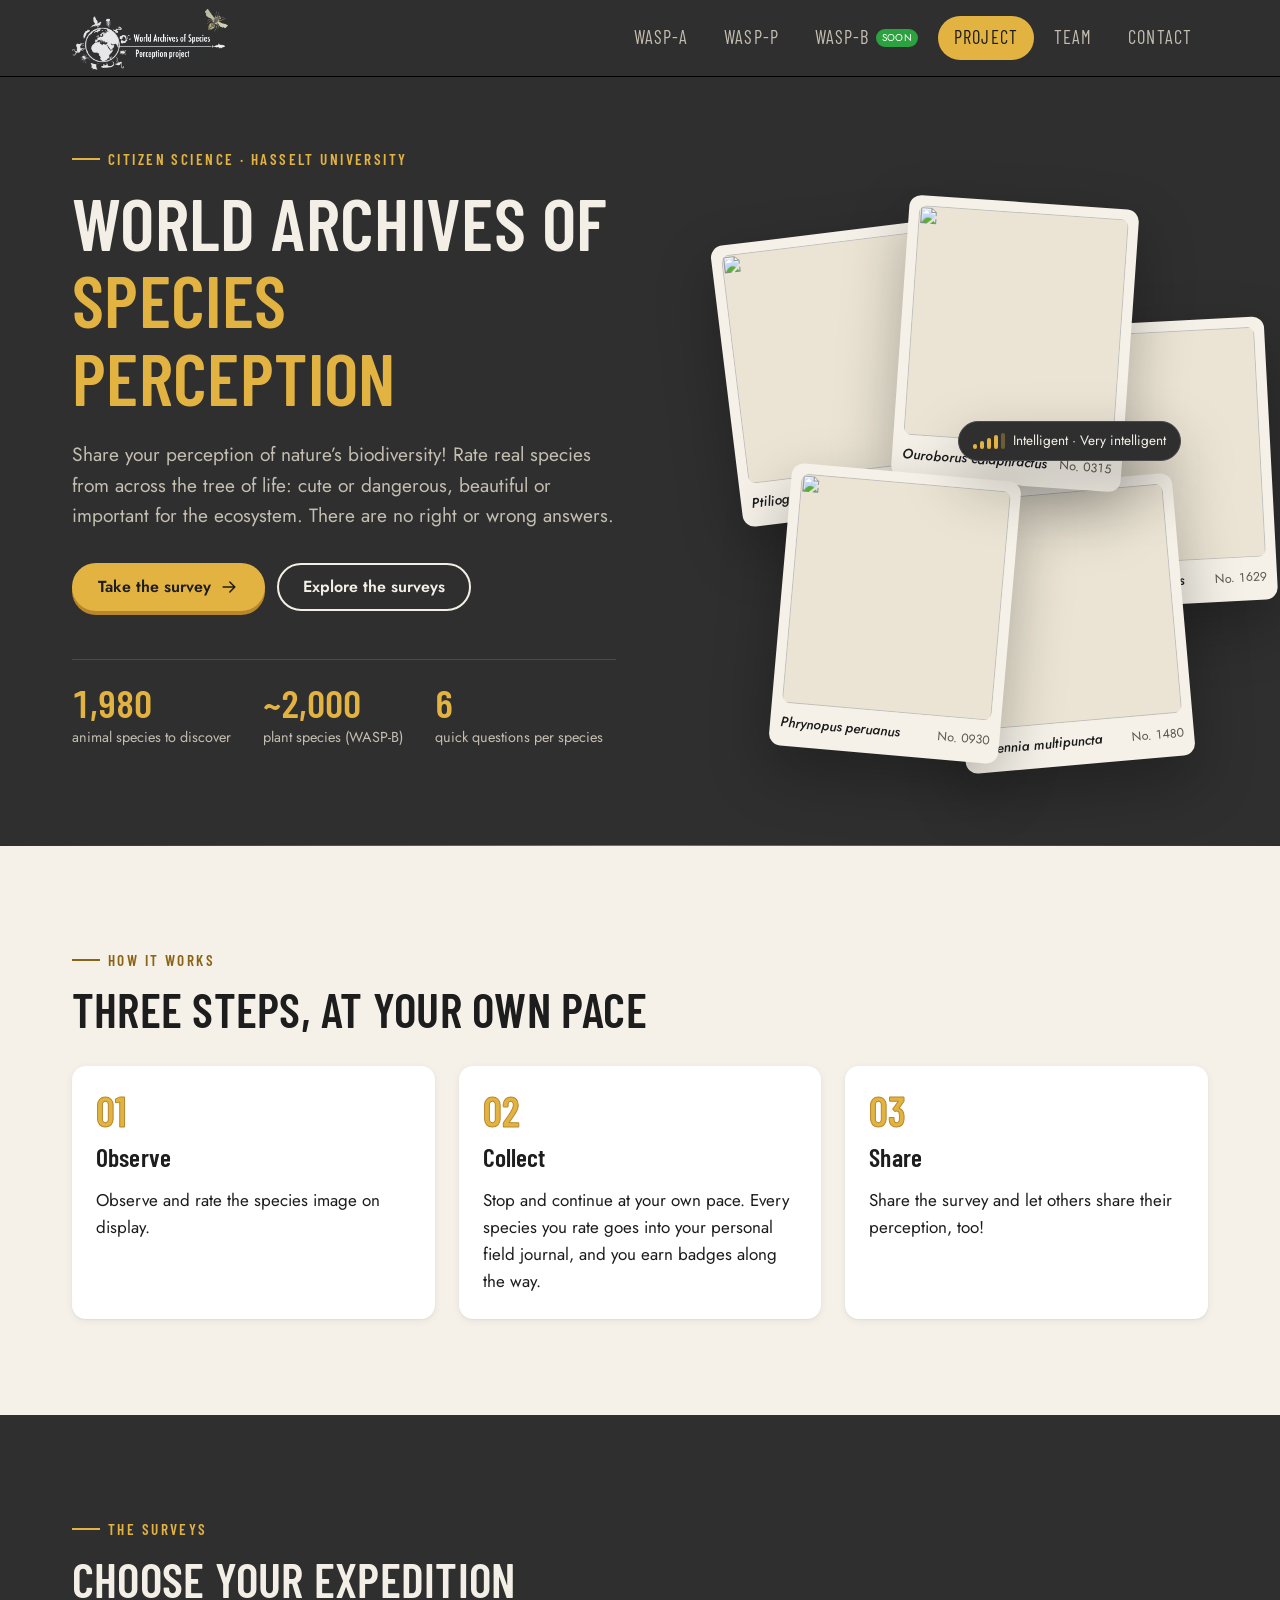
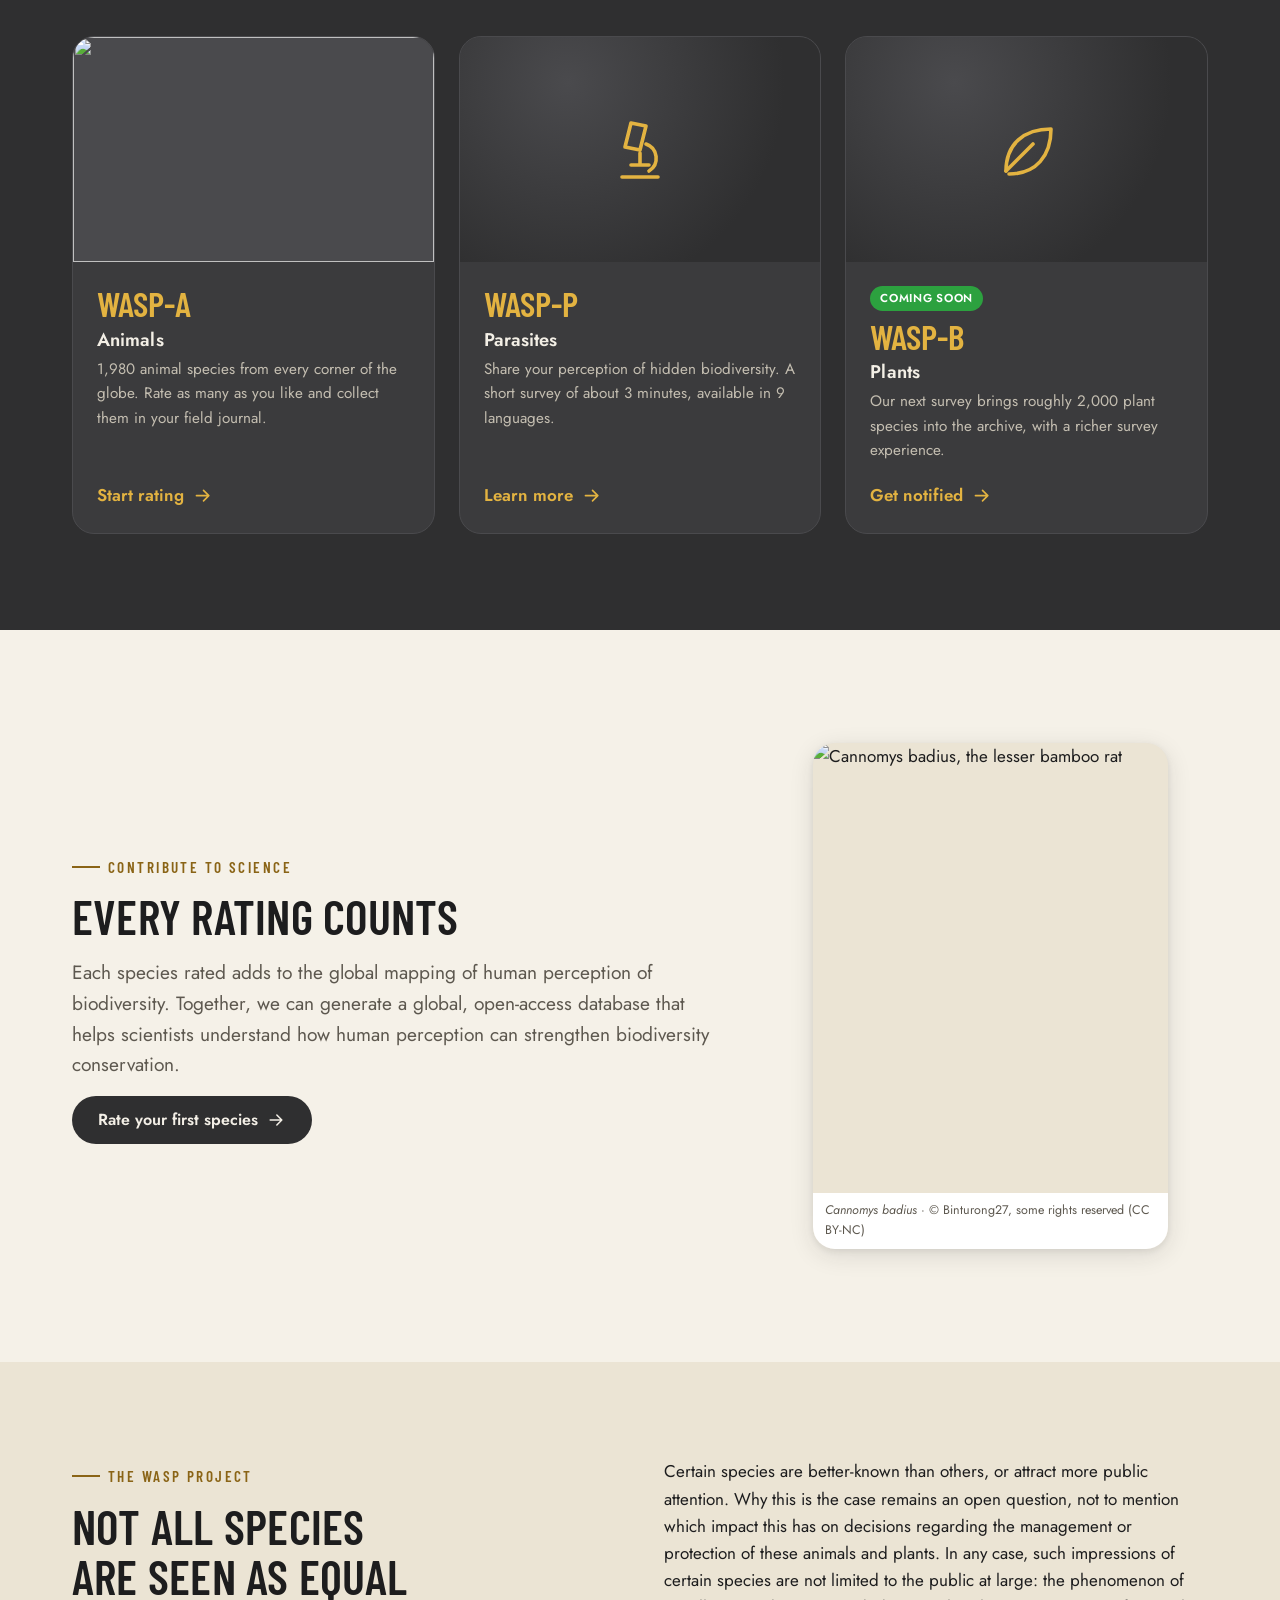
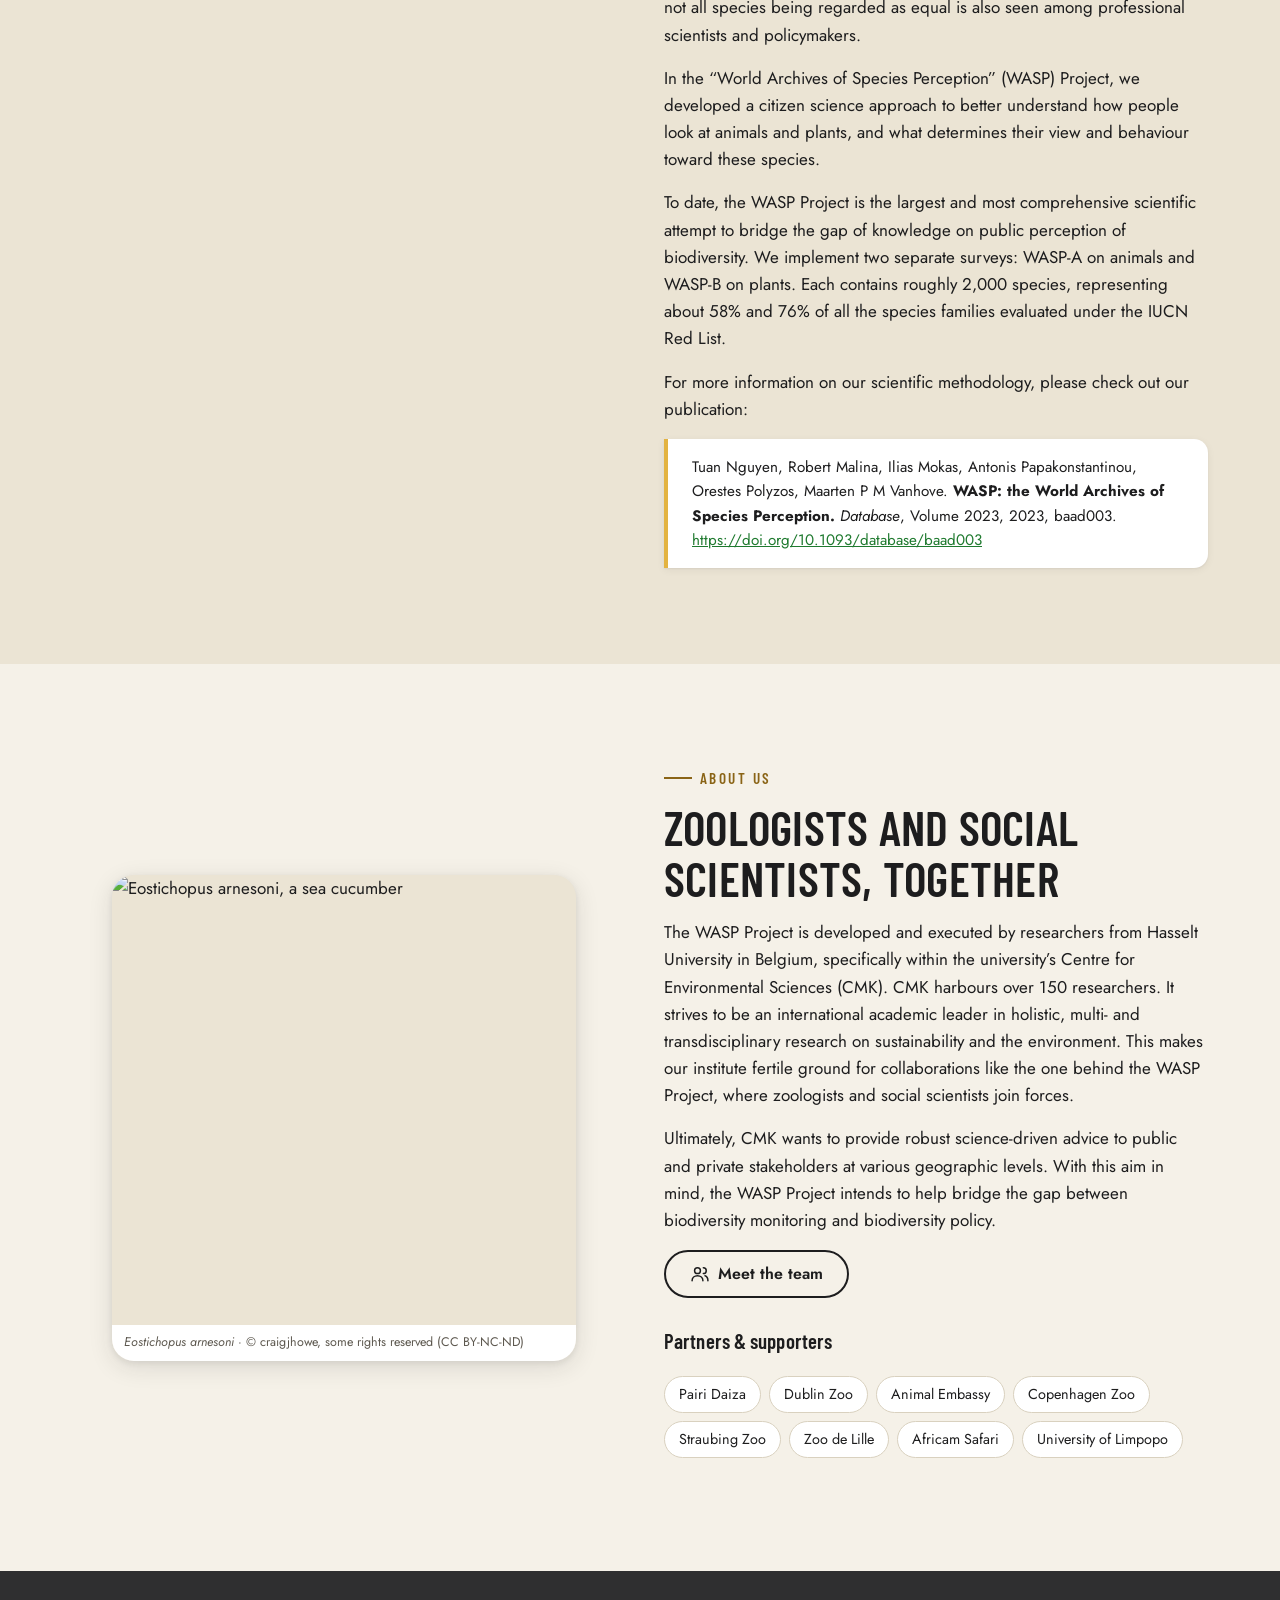
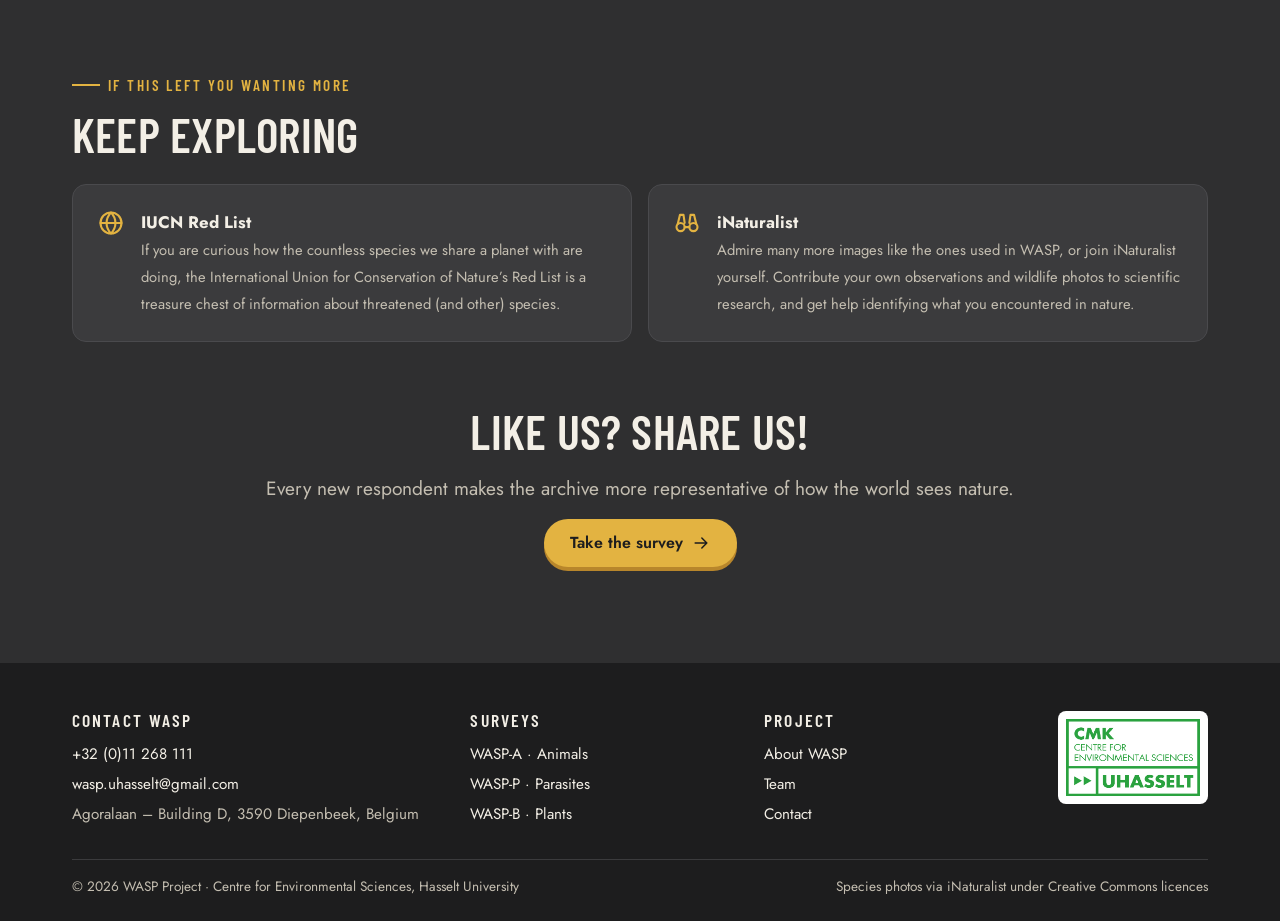
==== index.html @ 0da55822 "WASP website prototype: Project, WASP-A (gamified survey), WASP-P, WASP-B, Team, Contact" ====
<!doctype html>
<html lang="en">
<head>
  <meta charset="utf-8">
  <meta name="viewport" content="width=device-width, initial-scale=1">
  <title>WASP · World Archives of Species Perception</title>
  <meta name="description" content="WASP is a citizen science project from Hasselt University on how people perceive the species we share our planet with. Rate species and contribute to science.">
  <link rel="preconnect" href="https://fonts.googleapis.com">
  <link rel="preconnect" href="https://fonts.gstatic.com" crossorigin>
  <link href="https://fonts.googleapis.com/css2?family=Barlow+Condensed:wght@500;600;700&family=Jost:wght@400;500;600&display=swap" rel="stylesheet">
  <link rel="stylesheet" href="assets/css/styles.css">
  <style>
    .media-icon { display: grid; place-items: center; height: 100%; background: radial-gradient(circle at 30% 20%, #4a4a4d, var(--charcoal) 70%); }
    .media-icon .icon { width: 72px; height: 72px; color: var(--wasp); stroke-width: 1.2; }
  </style>
</head>
<body>
  <a class="skip-link" href="#main">Skip to content</a>

  <header class="site-header">
    <div class="container">
      <a class="brand" href="index.html"><img src="assets/img/wasp-logo.png" alt="World Archives of Species Perception project — home" width="135" height="58"></a>
      <button class="nav-toggle" aria-expanded="false" aria-controls="site-nav" aria-label="Menu"><svg class="icon" aria-hidden="true"><use href="#i-menu"/></svg></button>
      <nav class="site-nav" id="site-nav" aria-label="Main">
        <ul class="nav-list">
          <li><a href="wasp-a.html">WASP-A</a></li>
          <li><a href="wasp-p.html">WASP-P</a></li>
          <li><a href="wasp-b.html">WASP-B <span class="tag">Soon</span></a></li>
          <li><a href="index.html" aria-current="page">Project</a></li>
          <li><a href="team.html">Team</a></li>
          <li><a href="contact.html">Contact</a></li>
        </ul>
      </nav>
    </div>
  </header>

  <main id="main">
    <!-- Hero -->
    <section class="hero dark">
      <div class="container grid-2">
        <div>
          <span class="eyebrow">Citizen science · Hasselt University</span>
          <h1>World Archives of <span class="accent">Species Perception</span></h1>
          <p class="lead">Share your perception of nature’s biodiversity! Rate real species from across the tree of life: cute or dangerous, beautiful or important for the ecosystem. There are no right or wrong answers.</p>
          <div class="actions">
            <a class="btn btn-primary" href="wasp-a.html">Take the survey <svg class="icon" aria-hidden="true"><use href="#i-arrow"/></svg></a>
            <a class="btn btn-ghost" href="#surveys">Explore the surveys</a>
          </div>
          <div class="hero-meta">
            <div class="stat"><b>1,980</b><span>animal species to discover</span></div>
            <div class="stat"><b>~2,000</b><span>plant species (WASP-B)</span></div>
            <div class="stat"><b>6</b><span>quick questions per species</span></div>
          </div>
        </div>
        <div class="collage" aria-hidden="true">
          <figure class="specimen s1"><img src="https://wasp.orpolyzos.com/medium/file/1927" alt="" width="230" height="230"><div class="lbl"><i>Ptiliogonys cinereus</i><span>No. 1927</span></div></figure>
          <figure class="specimen s2"><img src="https://wasp.orpolyzos.com/medium/file/315" alt="" width="230" height="230"><div class="lbl"><i>Ouroborus cataphractus</i><span>No. 0315</span></div></figure>
          <figure class="specimen s3"><img src="https://wasp.orpolyzos.com/medium/file/1629" alt="" width="230" height="230"><div class="lbl"><i>Goniopora tenuidens</i><span>No. 1629</span></div></figure>
          <figure class="specimen s4"><img src="https://wasp.orpolyzos.com/medium/file/930" alt="" width="230" height="230"><div class="lbl"><i>Phrynopus peruanus</i><span>No. 0930</span></div></figure>
          <figure class="specimen s5"><img src="https://wasp.orpolyzos.com/medium/file/1480" alt="" width="230" height="230"><div class="lbl"><i>Herennia multipuncta</i><span>No. 1480</span></div></figure>
          <div class="rating-chip"><span class="bars"><i style="height:5px"></i><i style="height:8px"></i><i style="height:11px"></i><i style="height:14px"></i><i style="height:16px;opacity:.35"></i></span>Intelligent · Very intelligent</div>
        </div>
      </div>
    </section>

    <!-- How it works -->
    <section>
      <div class="container">
        <span class="eyebrow">How it works</span>
        <h2>Three steps, at your own pace</h2>
        <ol class="steps">
          <li><h3>Observe</h3><p>Observe and rate the species image on display.</p></li>
          <li><h3>Collect</h3><p>Stop and continue at your own pace. Every species you rate goes into your personal field journal, and you earn badges along the way.</p></li>
          <li><h3>Share</h3><p>Share the survey and let others share their perception, too!</p></li>
        </ol>
      </div>
    </section>

    <!-- Surveys -->
    <section class="dark" id="surveys">
      <div class="container">
        <span class="eyebrow">The surveys</span>
        <h2>Choose your expedition</h2>
        <div class="survey-cards">
          <a class="survey-card" href="wasp-a.html">
            <div class="media"><img src="https://wasp.orpolyzos.com/medium/file/1947" alt="" loading="lazy" width="400" height="250"></div>
            <div class="body">
              <span class="code">WASP-A</span>
              <h3>Animals</h3>
              <p>1,980 animal species from every corner of the globe. Rate as many as you like and collect them in your field journal.</p>
              <span class="go">Start rating <svg class="icon" aria-hidden="true"><use href="#i-arrow"/></svg></span>
            </div>
          </a>
          <a class="survey-card" href="wasp-p.html">
            <div class="media"><div class="media-icon"><svg class="icon" aria-hidden="true"><use href="#i-microscope"/></svg></div></div>
            <div class="body">
              <span class="code">WASP-P</span>
              <h3>Parasites</h3>
              <p>Share your perception of hidden biodiversity. A short survey of about 3 minutes, available in 9 languages.</p>
              <span class="go">Learn more <svg class="icon" aria-hidden="true"><use href="#i-arrow"/></svg></span>
            </div>
          </a>
          <a class="survey-card" href="wasp-b.html">
            <div class="media"><div class="media-icon"><svg class="icon" aria-hidden="true"><use href="#i-leaf"/></svg></div></div>
            <div class="body">
              <span class="badge-soon">Coming soon</span>
              <span class="code">WASP-B</span>
              <h3>Plants</h3>
              <p>Our next survey brings roughly 2,000 plant species into the archive, with a richer survey experience.</p>
              <span class="go">Get notified <svg class="icon" aria-hidden="true"><use href="#i-arrow"/></svg></span>
            </div>
          </a>
        </div>
      </div>
    </section>

    <!-- Contribute -->
    <section>
      <div class="container grid-2 wide-left">
        <div>
          <span class="eyebrow">Contribute to science</span>
          <h2>Every rating counts</h2>
          <p class="lead">Each species rated adds to the global mapping of human perception of biodiversity. Together, we can generate a global, open-access database that helps scientists understand how human perception can strengthen biodiversity conservation.</p>
          <a class="btn btn-dark" href="wasp-a.html">Rate your first species <svg class="icon" aria-hidden="true"><use href="#i-arrow"/></svg></a>
        </div>
        <figure class="figure">
          <img src="https://wasp.orpolyzos.com/medium/file/608" alt="Cannomys badius, the lesser bamboo rat" loading="lazy" width="600" height="450">
          <figcaption><i>Cannomys badius</i> · © Binturong27, some rights reserved (CC BY-NC)</figcaption>
        </figure>
      </div>
    </section>

    <!-- The WASP project -->
    <section class="paper-2" id="project">
      <div class="container">
        <div class="grid-2" style="align-items:start">
          <div>
            <span class="eyebrow">The WASP project</span>
            <h2>Not all species are seen as equal</h2>
          </div>
          <div>
            <p>Certain species are better-known than others, or attract more public attention. Why this is the case remains an open question, not to mention which impact this has on decisions regarding the management or protection of these animals and plants. In any case, such impressions of certain species are not limited to the public at large: the phenomenon of not all species being regarded as equal is also seen among professional scientists and policymakers.</p>
            <p>In the “World Archives of Species Perception” (WASP) Project, we developed a citizen science approach to better understand how people look at animals and plants, and what determines their view and behaviour toward these species.</p>
            <p>To date, the WASP Project is the largest and most comprehensive scientific attempt to bridge the gap of knowledge on public perception of biodiversity. We implement two separate surveys: WASP-A on animals and WASP-B on plants. Each contains roughly 2,000 species, representing about 58% and 76% of all the species families evaluated under the IUCN Red List.</p>
            <p>For more information on our scientific methodology, please check out our publication:</p>
            <div class="citation">
              Tuan Nguyen, Robert Malina, Ilias Mokas, Antonis Papakonstantinou, Orestes Polyzos, Maarten P M Vanhove. <strong>WASP: the World Archives of Species Perception.</strong> <em>Database</em>, Volume 2023, 2023, baad003.
              <a href="https://doi.org/10.1093/database/baad003" target="_blank" rel="noopener">https://doi.org/10.1093/database/baad003</a>
            </div>
          </div>
        </div>
      </div>
    </section>

    <!-- About us -->
    <section>
      <div class="container grid-2">
        <figure class="figure">
          <img src="https://wasp.orpolyzos.com/medium/file/1450" alt="Eostichopus arnesoni, a sea cucumber" loading="lazy" width="600" height="450">
          <figcaption><i>Eostichopus arnesoni</i> · © craigjhowe, some rights reserved (CC BY-NC-ND)</figcaption>
        </figure>
        <div>
          <span class="eyebrow">About us</span>
          <h2>Zoologists and social scientists, together</h2>
          <p>The WASP Project is developed and executed by researchers from Hasselt University in Belgium, specifically within the university’s Centre for Environmental Sciences (CMK). CMK harbours over 150 researchers. It strives to be an international academic leader in holistic, multi- and transdisciplinary research on sustainability and the environment. This makes our institute fertile ground for collaborations like the one behind the WASP Project, where zoologists and social scientists join forces.</p>
          <p>Ultimately, CMK wants to provide robust science-driven advice to public and private stakeholders at various geographic levels. With this aim in mind, the WASP Project intends to help bridge the gap between biodiversity monitoring and biodiversity policy.</p>
          <a class="btn btn-ghost" href="team.html"><svg class="icon" aria-hidden="true"><use href="#i-users"/></svg>Meet the team</a>
          <h3 style="margin-top:var(--s6); font-size:1.3rem">Partners &amp; supporters</h3>
          <ul class="partners">
            <li>Pairi Daiza</li><li>Dublin Zoo</li><li>Animal Embassy</li><li>Copenhagen Zoo</li>
            <li>Straubing Zoo</li><li>Zoo de Lille</li><li>Africam Safari</li><li>University of Limpopo</li>
          </ul>
        </div>
      </div>
    </section>

    <!-- More -->
    <section class="dark">
      <div class="container">
        <span class="eyebrow">If this left you wanting more</span>
        <h2>Keep exploring</h2>
        <div class="link-cards">
          <a class="link-card" href="https://www.iucnredlist.org" target="_blank" rel="noopener">
            <svg class="icon" aria-hidden="true"><use href="#i-globe"/></svg>
            <div><strong>IUCN Red List</strong><span>If you are curious how the countless species we share a planet with are doing, the International Union for Conservation of Nature’s Red List is a treasure chest of information about threatened (and other) species.</span></div>
          </a>
          <a class="link-card" href="https://www.inaturalist.org" target="_blank" rel="noopener">
            <svg class="icon" aria-hidden="true"><use href="#i-binoculars"/></svg>
            <div><strong>iNaturalist</strong><span>Admire many more images like the ones used in WASP, or join iNaturalist yourself. Contribute your own observations and wildlife photos to scientific research, and get help identifying what you encountered in nature.</span></div>
          </a>
        </div>
        <div class="cta-band" style="margin-top:var(--s8)">
          <h2>Like us? Share us!</h2>
          <p class="lead">Every new respondent makes the archive more representative of how the world sees nature.</p>
          <a class="btn btn-primary" href="wasp-a.html">Take the survey <svg class="icon" aria-hidden="true"><use href="#i-arrow"/></svg></a>
        </div>
      </div>
    </section>
  </main>

  <footer class="site-footer">
    <div class="container">
      <div class="cols">
        <div>
          <h2>Contact WASP</h2>
          <ul>
            <li><a href="tel:+3211268111">+32 (0)11 268 111</a></li>
            <li><a href="mailto:wasp.uhasselt@gmail.com">wasp.uhasselt@gmail.com</a></li>
            <li>Agoralaan – Building D, 3590 Diepenbeek, Belgium</li>
          </ul>
        </div>
        <div>
          <h2>Surveys</h2>
          <ul><li><a href="wasp-a.html">WASP-A · Animals</a></li><li><a href="wasp-p.html">WASP-P · Parasites</a></li><li><a href="wasp-b.html">WASP-B · Plants</a></li></ul>
        </div>
        <div>
          <h2>Project</h2>
          <ul><li><a href="index.html">About WASP</a></li><li><a href="team.html">Team</a></li><li><a href="contact.html">Contact</a></li></ul>
        </div>
        <img class="cmk" src="assets/img/cmk-logo.png" alt="CMK Centre for Environmental Sciences, UHasselt" width="150" height="93" loading="lazy">
      </div>
      <div class="legal"><span>© <span data-year>2026</span> WASP Project · Centre for Environmental Sciences, Hasselt University</span><span>Species photos via iNaturalist under Creative Commons licences</span></div>
    </div>
  </footer>

  <script src="assets/js/site.js"></script>
</body>
</html>
---- assets/css/styles.css ----
/* =========================================================
   WASP — World Archives of Species Perception
   Design tokens taken from the WASP 2022 logo:
   charcoal band #2F2F30, off-white artwork, wasp ochre/yellow.
   CMK green is a supporting accent (success / partner).
   ========================================================= */
:root {
  /* brand */
  --charcoal: #2f2f30;
  --charcoal-2: #3b3b3d;
  --charcoal-3: #4a4a4d;
  --ink: #1d1d1e;
  --paper: #f5f1e8;
  --paper-2: #ebe4d4;
  --surface: #ffffff;
  --wasp: #e3b341;          /* wasp yellow — fills, on dark */
  --wasp-soft: #f6e3ad;
  --ochre: #8a6416;         /* wasp ochre — text on light (AA) */
  --green: #2ca13f;         /* CMK green */
  --green-ink: #1f7a2f;
  --muted: #5d584f;         /* secondary text on paper (AA) */
  --line: #d9d1bf;
  --on-dark: #f3efe6;
  --on-dark-muted: #c4beb1;

  /* survey attributes (all >= 4.5:1 on white) */
  --a-cute: #9a6200;
  --a-dangerous: #c0392b;
  --a-intelligent: #1f4e8c;
  --a-beautiful: #b03278;
  --a-endangered: #6b4f3a;
  --a-important: #0f7470;

  /* type */
  --font-display: "Barlow Condensed", "Arial Narrow", sans-serif;
  --font-body: "Jost", "Segoe UI", system-ui, sans-serif;

  /* rhythm */
  --s1: 4px; --s2: 8px; --s3: 12px; --s4: 16px; --s5: 24px; --s6: 32px; --s7: 48px; --s8: 64px; --s9: 96px;
  --radius: 14px;
  --radius-lg: 22px;
  --shadow-1: 0 1px 2px rgba(29,29,30,.06), 0 2px 8px rgba(29,29,30,.06);
  --shadow-2: 0 6px 24px rgba(29,29,30,.12), 0 2px 6px rgba(29,29,30,.08);
  --shadow-3: 0 24px 60px rgba(0,0,0,.28);
  --ease-out: cubic-bezier(.2,.8,.2,1);
  --dur-1: 140ms; --dur-2: 240ms; --dur-3: 420ms;
  --max: 1200px;
  --z-header: 40; --z-toast: 90; --z-modal: 100;
}

*,*::before,*::after { box-sizing: border-box; }
html { -webkit-text-size-adjust: 100%; scroll-behavior: smooth; }
body {
  margin: 0;
  background: var(--paper);
  color: var(--ink);
  font-family: var(--font-body);
  font-size: 17px;
  line-height: 1.6;
  text-rendering: optimizeLegibility;
}
img { max-width: 100%; display: block; }
[id] { scroll-margin-top: 96px; }
a { color: inherit; }
button, input, select, textarea { font: inherit; color: inherit; }
:focus-visible { outline: 3px solid var(--wasp); outline-offset: 3px; border-radius: 6px; }
.on-light :focus-visible, main :focus-visible { outline-color: var(--ink); }
.sr-only { position: absolute !important; width: 1px; height: 1px; padding: 0; margin: -1px; overflow: hidden; clip: rect(0,0,0,0); white-space: nowrap; border: 0; }
.skip-link { position: absolute; left: var(--s4); top: -60px; z-index: 200; background: var(--wasp); color: var(--ink); padding: var(--s2) var(--s4); border-radius: 8px; font-weight: 600; text-decoration: none; }
.skip-link:focus { top: var(--s4); }
.icon { width: 1.25em; height: 1.25em; flex: none; stroke: currentColor; fill: none; stroke-width: 1.8; stroke-linecap: round; stroke-linejoin: round; }

.container { width: 100%; max-width: var(--max); margin-inline: auto; padding-inline: var(--s4); }
@media (min-width: 768px) { .container { padding-inline: var(--s6); } }

/* ---------- type ---------- */
h1, h2, h3, h4 { font-family: var(--font-display); font-weight: 600; line-height: 1.05; letter-spacing: .005em; margin: 0 0 var(--s4); text-wrap: balance; }
h1 { font-size: clamp(2.6rem, 6vw, 4.6rem); text-transform: uppercase; }
h2 { font-size: clamp(2rem, 4vw, 3rem); text-transform: uppercase; }
h3 { font-size: 1.6rem; }
p { margin: 0 0 var(--s4); max-width: 68ch; }
.eyebrow { font-family: var(--font-display); text-transform: uppercase; letter-spacing: .16em; font-size: .95rem; font-weight: 600; color: var(--ochre); margin-bottom: var(--s3); display: inline-flex; align-items: center; gap: var(--s2); }
.eyebrow::before { content: ""; width: 28px; height: 2px; background: currentColor; }
.lead { font-size: 1.2rem; color: var(--muted); }
.mono { font-variant-numeric: tabular-nums; }

/* ---------- buttons ---------- */
.btn {
  display: inline-flex; align-items: center; justify-content: center; gap: var(--s2);
  min-height: 48px; padding: 0 var(--s5);
  border-radius: 999px; border: 2px solid transparent;
  font-weight: 600; font-size: 1rem; text-decoration: none; cursor: pointer;
  transition: transform var(--dur-1) var(--ease-out), background-color var(--dur-2), box-shadow var(--dur-2), opacity var(--dur-2);
  touch-action: manipulation;
}
.btn:active { transform: scale(.97); }
.btn-primary { background: var(--wasp); color: var(--ink); box-shadow: 0 4px 0 #b8862b; }
.btn-primary:hover { background: #ecc35a; }
.btn-primary:active { box-shadow: 0 1px 0 #b8862b; transform: translateY(3px); }
.btn-dark { background: var(--charcoal); color: var(--on-dark); }
.btn-dark:hover { background: var(--charcoal-2); }
.btn-ghost { border-color: currentColor; background: transparent; }
.btn-ghost:hover { background: rgba(255,255,255,.08); }
.on-paper .btn-ghost:hover, main .btn-ghost:hover { background: rgba(0,0,0,.05); }
.btn[disabled], .btn[aria-disabled="true"] { opacity: .45; cursor: not-allowed; box-shadow: none; transform: none; }

/* ---------- header ---------- */
.site-header { position: sticky; top: 0; z-index: var(--z-header); background: var(--charcoal); color: var(--on-dark); border-bottom: 1px solid #000; }
.site-header .container { display: flex; align-items: center; justify-content: space-between; gap: var(--s4); min-height: 76px; }
.brand { display: flex; align-items: center; text-decoration: none; }
.brand img { height: 70px; margin-block: -6px 0; width: auto; aspect-ratio: 2158 / 924; object-fit: contain; }
.nav-list { display: flex; gap: var(--s1); list-style: none; margin: 0; padding: 0; }
.nav-list a {
  display: flex; align-items: center; min-height: 44px; padding: 0 var(--s4);
  font-family: var(--font-display); font-size: 1.15rem; letter-spacing: .06em; text-transform: uppercase; text-decoration: none;
  color: var(--on-dark-muted); border-radius: 999px; position: relative; transition: color var(--dur-2), background-color var(--dur-2);
}
.nav-list a:hover { color: var(--on-dark); background: var(--charcoal-2); }
.nav-list a[aria-current="page"] { color: var(--ink); background: var(--wasp); }
.nav-list .tag { font-family: var(--font-body); font-size: .62rem; letter-spacing: .04em; margin-left: 6px; padding: 1px 6px; border-radius: 999px; background: var(--green); color: #fff; text-transform: uppercase; }
.nav-toggle { display: none; background: none; border: 0; color: var(--on-dark); width: 48px; height: 48px; border-radius: 12px; cursor: pointer; }
.nav-toggle:hover { background: var(--charcoal-2); }
@media (max-width: 960px) {
  .nav-toggle { display: inline-flex; align-items: center; justify-content: center; }
  .brand img { height: 48px; }
  .site-nav { position: absolute; inset: 100% 0 auto 0; background: var(--charcoal); border-bottom: 1px solid #000; padding: var(--s3) var(--s4) var(--s5); display: none; }
  .site-nav.open { display: block; }
  .nav-list { flex-direction: column; }
  .nav-list a { font-size: 1.3rem; }
}

/* ---------- sections ---------- */
section { padding-block: var(--s8); }
@media (min-width: 768px) { section { padding-block: var(--s9); } }
.dark { background: var(--charcoal); color: var(--on-dark); }
.dark .eyebrow { color: var(--wasp); }
.dark .lead, .dark p { color: var(--on-dark-muted); }
.dark h1, .dark h2, .dark h3 { color: var(--on-dark); }
.paper-2 { background: var(--paper-2); }
.grid-2 { display: grid; gap: var(--s7); align-items: center; }
@media (min-width: 900px) { .grid-2 { grid-template-columns: 1fr 1fr; } .grid-2.wide-left { grid-template-columns: 1.2fr .8fr; } }

/* ---------- hero ---------- */
.hero { position: relative; overflow: hidden; padding-block: var(--s8) var(--s9); }
.hero::after { content: ""; position: absolute; inset: auto 0 0 0; height: 1px; background: linear-gradient(90deg, transparent, rgba(227,179,65,.5), transparent); }
.hero h1 { margin-bottom: var(--s5); }
.hero h1 .accent { color: var(--wasp); display: block; }
.hero .actions { display: flex; flex-wrap: wrap; gap: var(--s3); margin-top: var(--s6); }
.hero-meta { display: flex; flex-wrap: wrap; gap: var(--s6); margin-top: var(--s7); padding-top: var(--s5); border-top: 1px solid var(--charcoal-3); }
.stat b { display: block; font-family: var(--font-display); font-size: 2.4rem; line-height: 1; color: var(--wasp); font-weight: 600; font-variant-numeric: tabular-nums; }
.stat span { font-size: .9rem; color: var(--on-dark-muted); }

/* specimen collage */
.collage { position: relative; height: 520px; }
.specimen {
  position: absolute; width: 230px; background: var(--paper); color: var(--ink); border-radius: 12px; padding: 10px 10px 12px; box-shadow: var(--shadow-3);
  transition: transform var(--dur-3) var(--ease-out);
}
.specimen img { width: 100%; aspect-ratio: 1; object-fit: cover; border-radius: 8px; background: var(--paper-2); }
.specimen .lbl { display: flex; justify-content: space-between; align-items: baseline; gap: var(--s2); margin-top: 8px; font-size: .78rem; }
.specimen .lbl i { font-weight: 500; font-size: .86rem; overflow-wrap: anywhere; }
.specimen .lbl span { color: var(--muted); font-variant-numeric: tabular-nums; white-space: nowrap; }
.specimen:hover { transform: rotate(0) scale(1.03) !important; z-index: 5; }
.specimen.s1 { left: 4%; top: 30px; transform: rotate(-7deg); }
.specimen.s2 { left: 36%; top: 0; transform: rotate(4deg); z-index: 2; }
.specimen.s3 { left: 62%; top: 120px; transform: rotate(-3deg); }
.specimen.s4 { left: 14%; top: 270px; transform: rotate(5deg); z-index: 3; }
.specimen.s5 { left: 46%; top: 280px; transform: rotate(-5deg); z-index: 1; }
.rating-chip { position: absolute; z-index: 6; left: 54%; top: 236px; background: var(--charcoal); color: var(--on-dark); border: 1px solid var(--charcoal-3); border-radius: 999px; padding: 8px 14px; display: flex; gap: 8px; align-items: center; font-size: .85rem; white-space: nowrap; box-shadow: var(--shadow-3); }
.rating-chip .bars { display: inline-flex; gap: 3px; align-items: flex-end; height: 16px; }
.rating-chip .bars i { width: 4px; background: var(--wasp); border-radius: 2px; }
@media (max-width: 899px) {
  .collage { height: 360px; max-width: 460px; margin-inline: auto; }
  .specimen { width: 160px; }
  .specimen.s3, .specimen.s5 { display: none; }
  .specimen.s1 { left: 0; top: 20px; } .specimen.s2 { left: 34%; top: 0; } .specimen.s4 { left: 58%; top: 150px; }
  .rating-chip { left: 6%; top: 270px; }
}

/* ---------- cards ---------- */
.card { background: var(--surface); border-radius: var(--radius-lg); box-shadow: var(--shadow-1); padding: var(--s6); }
.steps { display: grid; gap: var(--s5); counter-reset: step; list-style: none; padding: 0; margin: var(--s6) 0 0; }
@media (min-width: 768px) { .steps { grid-template-columns: repeat(3, 1fr); } }
.steps li { counter-increment: step; background: var(--surface); border-radius: var(--radius); padding: var(--s5); box-shadow: var(--shadow-1); position: relative; }
.steps li::before { content: counter(step, decimal-leading-zero); font-family: var(--font-display); font-size: 2.6rem; font-weight: 600; color: var(--wasp); display: block; line-height: 1; margin-bottom: var(--s3); -webkit-text-stroke: 1px #b8862b; }
.steps li p { margin: 0; }

.survey-cards { display: grid; gap: var(--s5); margin-top: var(--s6); }
@media (min-width: 900px) { .survey-cards { grid-template-columns: repeat(3, 1fr); } }
.survey-card { display: flex; flex-direction: column; background: var(--charcoal-2); color: var(--on-dark); border-radius: var(--radius-lg); overflow: hidden; text-decoration: none; border: 1px solid var(--charcoal-3); transition: transform var(--dur-2) var(--ease-out), border-color var(--dur-2); }
.survey-card:hover { transform: translateY(-4px); border-color: var(--wasp); }
.survey-card .media { aspect-ratio: 16 / 10; overflow: hidden; background: var(--charcoal-3); }
.survey-card .media img { width: 100%; height: 100%; object-fit: cover; transition: transform var(--dur-3) var(--ease-out); }
.survey-card:hover .media img { transform: scale(1.05); }
.survey-card .body { padding: var(--s5); display: flex; flex-direction: column; gap: var(--s2); flex: 1; }
.survey-card .code { font-family: var(--font-display); font-size: 2.2rem; color: var(--wasp); line-height: 1; font-weight: 600; }
.survey-card h3 { font-family: var(--font-body); font-size: 1.15rem; font-weight: 600; margin: 0; }
.survey-card p { color: var(--on-dark-muted); font-size: .95rem; margin: 0; }
.survey-card .go { margin-top: auto; padding-top: var(--s3); display: inline-flex; align-items: center; gap: var(--s2); font-weight: 600; color: var(--wasp); }
.badge-soon { align-self: flex-start; font-size: .72rem; font-weight: 600; letter-spacing: .06em; text-transform: uppercase; padding: 3px 10px; border-radius: 999px; background: var(--green); color: #fff; }

.figure { border-radius: var(--radius-lg); overflow: hidden; box-shadow: var(--shadow-2); background: var(--paper-2); }
.figure img { width: 100%; aspect-ratio: 4/3; object-fit: cover; }
.figure figcaption { font-size: .78rem; padding: var(--s2) var(--s3); color: var(--muted); background: var(--surface); }
.dark .figure figcaption { background: var(--charcoal-2); color: var(--on-dark-muted); }

.citation { border-left: 4px solid var(--wasp); background: var(--surface); padding: var(--s4) var(--s5); border-radius: 0 var(--radius) var(--radius) 0; font-size: .95rem; box-shadow: var(--shadow-1); }
.citation a { color: var(--green-ink); overflow-wrap: anywhere; }

.partners { display: flex; flex-wrap: wrap; gap: var(--s2); margin-top: var(--s5); padding: 0; list-style: none; }
.partners li { border: 1px solid var(--line); background: var(--surface); padding: 6px 14px; border-radius: 999px; font-size: .9rem; }

.link-cards { display: grid; gap: var(--s4); margin-top: var(--s5); }
@media (min-width: 768px) { .link-cards { grid-template-columns: 1fr 1fr; } }
.link-card { display: flex; gap: var(--s4); align-items: flex-start; padding: var(--s5); border-radius: var(--radius); background: var(--charcoal-2); border: 1px solid var(--charcoal-3); text-decoration: none; color: var(--on-dark); transition: border-color var(--dur-2); }
.link-card:hover { border-color: var(--wasp); }
.link-card .icon { width: 28px; height: 28px; color: var(--wasp); }
.link-card strong { display: block; font-size: 1.05rem; }
.link-card span { color: var(--on-dark-muted); font-size: .92rem; }

.cta-band { text-align: center; }
.cta-band p { margin-inline: auto; }

/* ---------- page header ---------- */
.page-head { padding-block: var(--s8) var(--s7); }
.page-head p { font-size: 1.15rem; }

/* ---------- team ---------- */
.team-grid { display: grid; gap: var(--s5); }
@media (min-width: 900px) { .team-grid { grid-template-columns: 1fr 1fr; } }
.person { display: grid; grid-template-columns: 84px 1fr; gap: var(--s5); align-items: start; }
.avatar { width: 84px; height: 84px; border-radius: 50%; background: var(--charcoal); color: var(--wasp); display: grid; place-items: center; font-family: var(--font-display); font-size: 2rem; font-weight: 600; border: 3px solid var(--wasp); }
.person h3 { margin-bottom: 2px; }
.person .role { color: var(--ochre); font-weight: 600; font-size: .95rem; margin-bottom: var(--s3); }
.person p { font-size: .98rem; margin: 0; }

/* ---------- contact ---------- */
.contact-grid { display: grid; gap: var(--s6); }
@media (min-width: 900px) { .contact-grid { grid-template-columns: .8fr 1.2fr; } }
.contact-list { list-style: none; padding: 0; margin: 0; display: grid; gap: var(--s4); }
.contact-list li { display: flex; gap: var(--s4); align-items: flex-start; }
.contact-list .icon { width: 44px; height: 44px; padding: 11px; border-radius: 12px; background: var(--charcoal); color: var(--wasp); }
.contact-list strong { display: block; font-family: var(--font-display); text-transform: uppercase; letter-spacing: .08em; }
.contact-list a { color: var(--green-ink); }
.field { display: grid; gap: 6px; margin-bottom: var(--s4); }
.field label { font-weight: 600; font-size: .95rem; }
.field label .req { color: var(--a-dangerous); }
.field input, .field textarea { width: 100%; min-height: 48px; padding: 12px 14px; border: 1.5px solid var(--line); border-radius: 12px; background: var(--surface); font-size: 1rem; transition: border-color var(--dur-1); }
.field textarea { min-height: 140px; resize: vertical; }
.field input:focus, .field textarea:focus { border-color: var(--charcoal); outline: 3px solid var(--wasp-soft); outline-offset: 0; }
.field .err { color: var(--a-dangerous); font-size: .88rem; min-height: 1.2em; }
.field [aria-invalid="true"] { border-color: var(--a-dangerous); }
.form-note { font-size: .9rem; color: var(--muted); }

/* ---------- footer ---------- */
.site-footer { background: var(--ink); color: var(--on-dark-muted); padding-block: var(--s7) var(--s5); font-size: .95rem; }
.site-footer .cols { display: grid; gap: var(--s6); }
@media (min-width: 768px) { .site-footer .cols { grid-template-columns: 1.4fr 1fr 1fr auto; align-items: start; } }
.site-footer h2 { font-size: 1.1rem; letter-spacing: .12em; color: var(--on-dark); margin-bottom: var(--s3); }
.site-footer ul { list-style: none; padding: 0; margin: 0; display: grid; gap: 6px; }
.site-footer a { color: var(--on-dark); text-decoration: none; }
.site-footer a:hover { color: var(--wasp); text-decoration: underline; }
.site-footer .cmk { background: #fff; padding: 8px; border-radius: 8px; width: 150px; }
.site-footer .legal { border-top: 1px solid var(--charcoal-2); margin-top: var(--s6); padding-top: var(--s4); font-size: .85rem; display: flex; flex-wrap: wrap; justify-content: space-between; gap: var(--s3); }

/* ---------- modal ---------- */
dialog.modal { border: 0; padding: 0; border-radius: var(--radius-lg); max-width: min(620px, calc(100vw - 32px)); width: 100%; box-shadow: var(--shadow-3); background: var(--surface); color: var(--ink); }
dialog.modal::backdrop { background: rgba(20,20,21,.62); backdrop-filter: blur(2px); }
dialog.modal[open] { animation: modal-in var(--dur-3) var(--ease-out); }
@keyframes modal-in { from { opacity: 0; transform: translateY(16px) scale(.98); } }
.modal-head { display: flex; justify-content: space-between; align-items: center; gap: var(--s4); padding: var(--s5) var(--s5) 0; }
.modal-head h2 { font-size: 1.9rem; margin: 0; }
.modal-body { padding: var(--s4) var(--s5); max-height: 60vh; overflow: auto; }
.modal-body ul { padding-left: 1.2em; margin: 0; display: grid; gap: var(--s2); }
.modal-foot { padding: var(--s4) var(--s5) var(--s5); display: flex; justify-content: flex-end; gap: var(--s3); flex-wrap: wrap; }
.icon-btn { width: 44px; height: 44px; border-radius: 50%; border: 0; background: var(--paper); cursor: pointer; display: inline-grid; place-items: center; }
.icon-btn:hover { background: var(--paper-2); }

/* ---------- toast ---------- */
.toasts { position: fixed; z-index: var(--z-toast); right: var(--s4); bottom: var(--s4); display: grid; gap: var(--s2); max-width: calc(100vw - 32px); }
.toast { display: flex; gap: var(--s3); align-items: center; background: var(--charcoal); color: var(--on-dark); padding: var(--s3) var(--s4); border-radius: var(--radius); box-shadow: var(--shadow-3); border: 1px solid var(--charcoal-3); animation: toast-in var(--dur-3) var(--ease-out); }
.toast .medal { width: 44px; height: 44px; border-radius: 50%; background: var(--wasp); color: var(--ink); display: grid; place-items: center; flex: none; }
.toast strong { display: block; }
.toast span { font-size: .88rem; color: var(--on-dark-muted); }
.toast.leaving { animation: toast-out var(--dur-2) ease-in forwards; }
@keyframes toast-in { from { opacity: 0; transform: translateY(20px) scale(.96); } }
@keyframes toast-out { to { opacity: 0; transform: translateY(10px); } }

@media (prefers-reduced-motion: reduce) {
  *, *::before, *::after { animation-duration: .01ms !important; animation-iteration-count: 1 !important; transition-duration: .01ms !important; scroll-behavior: auto !important; }
}
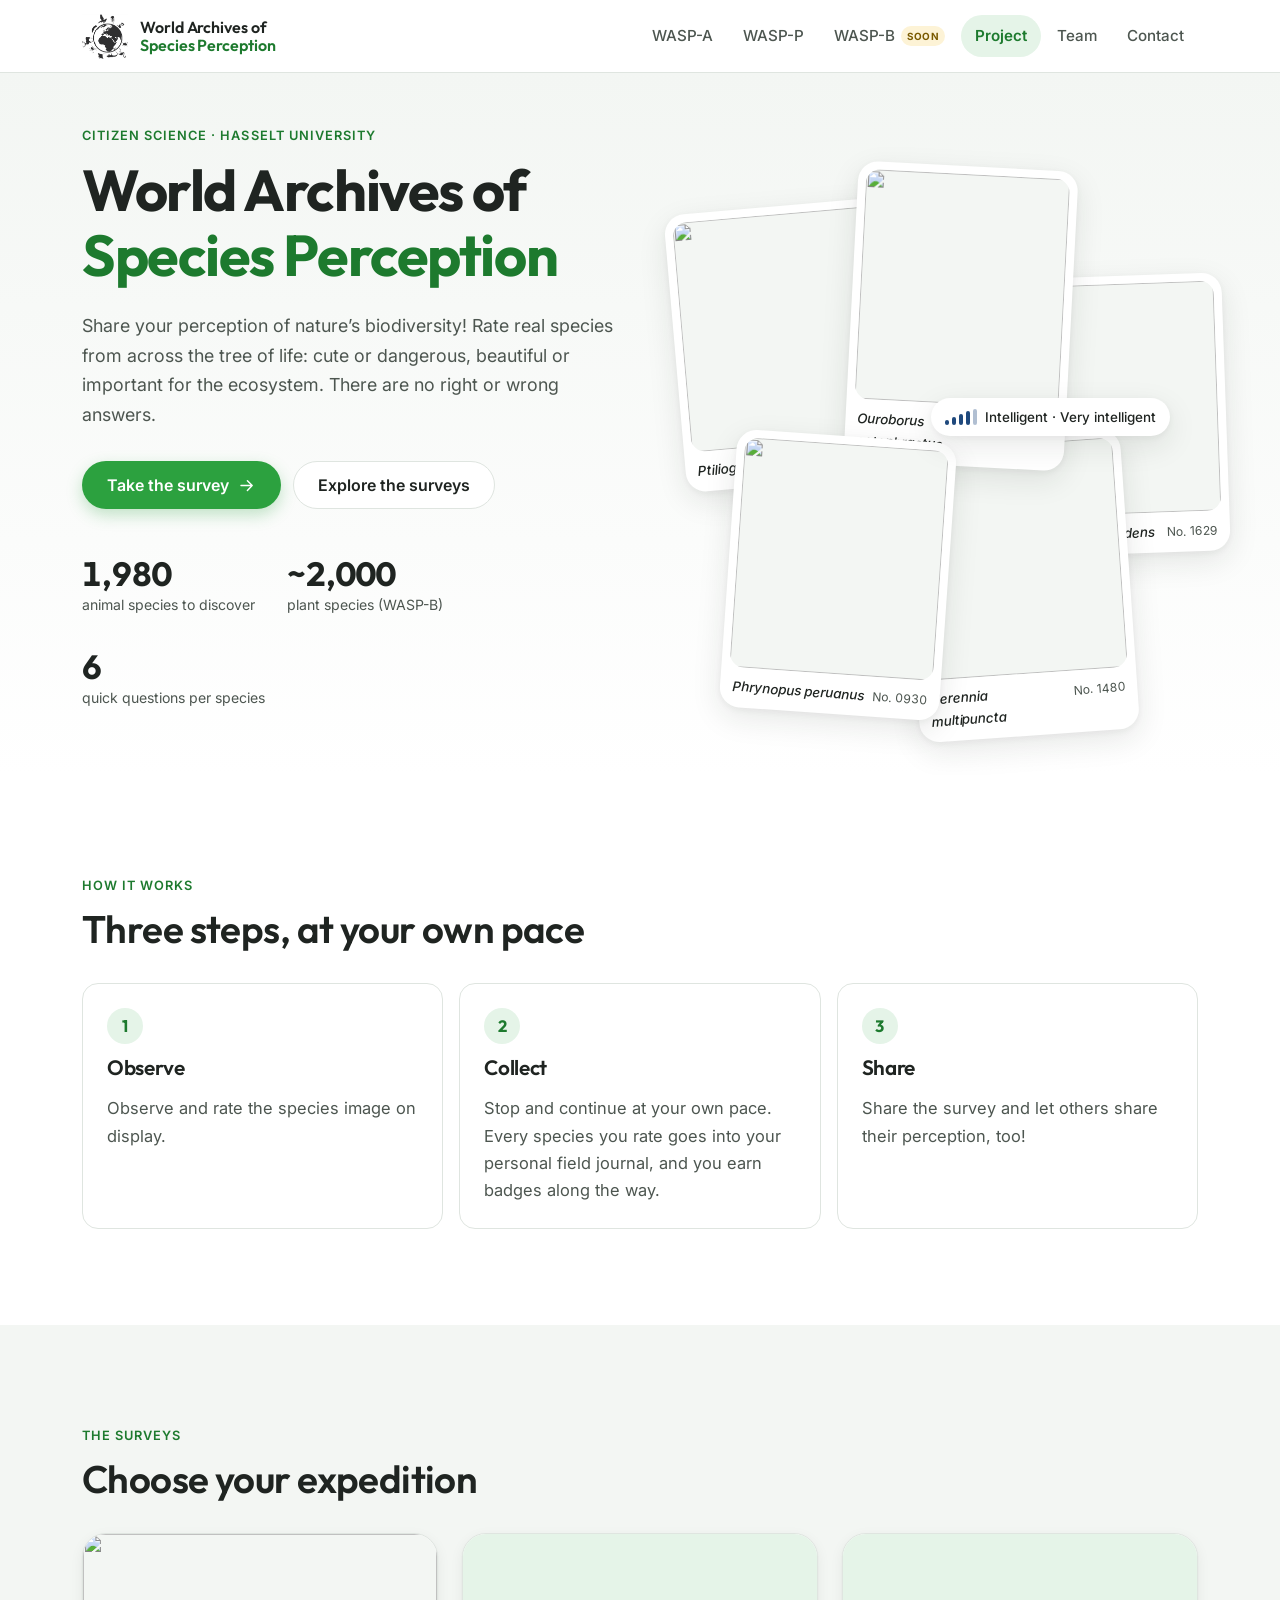
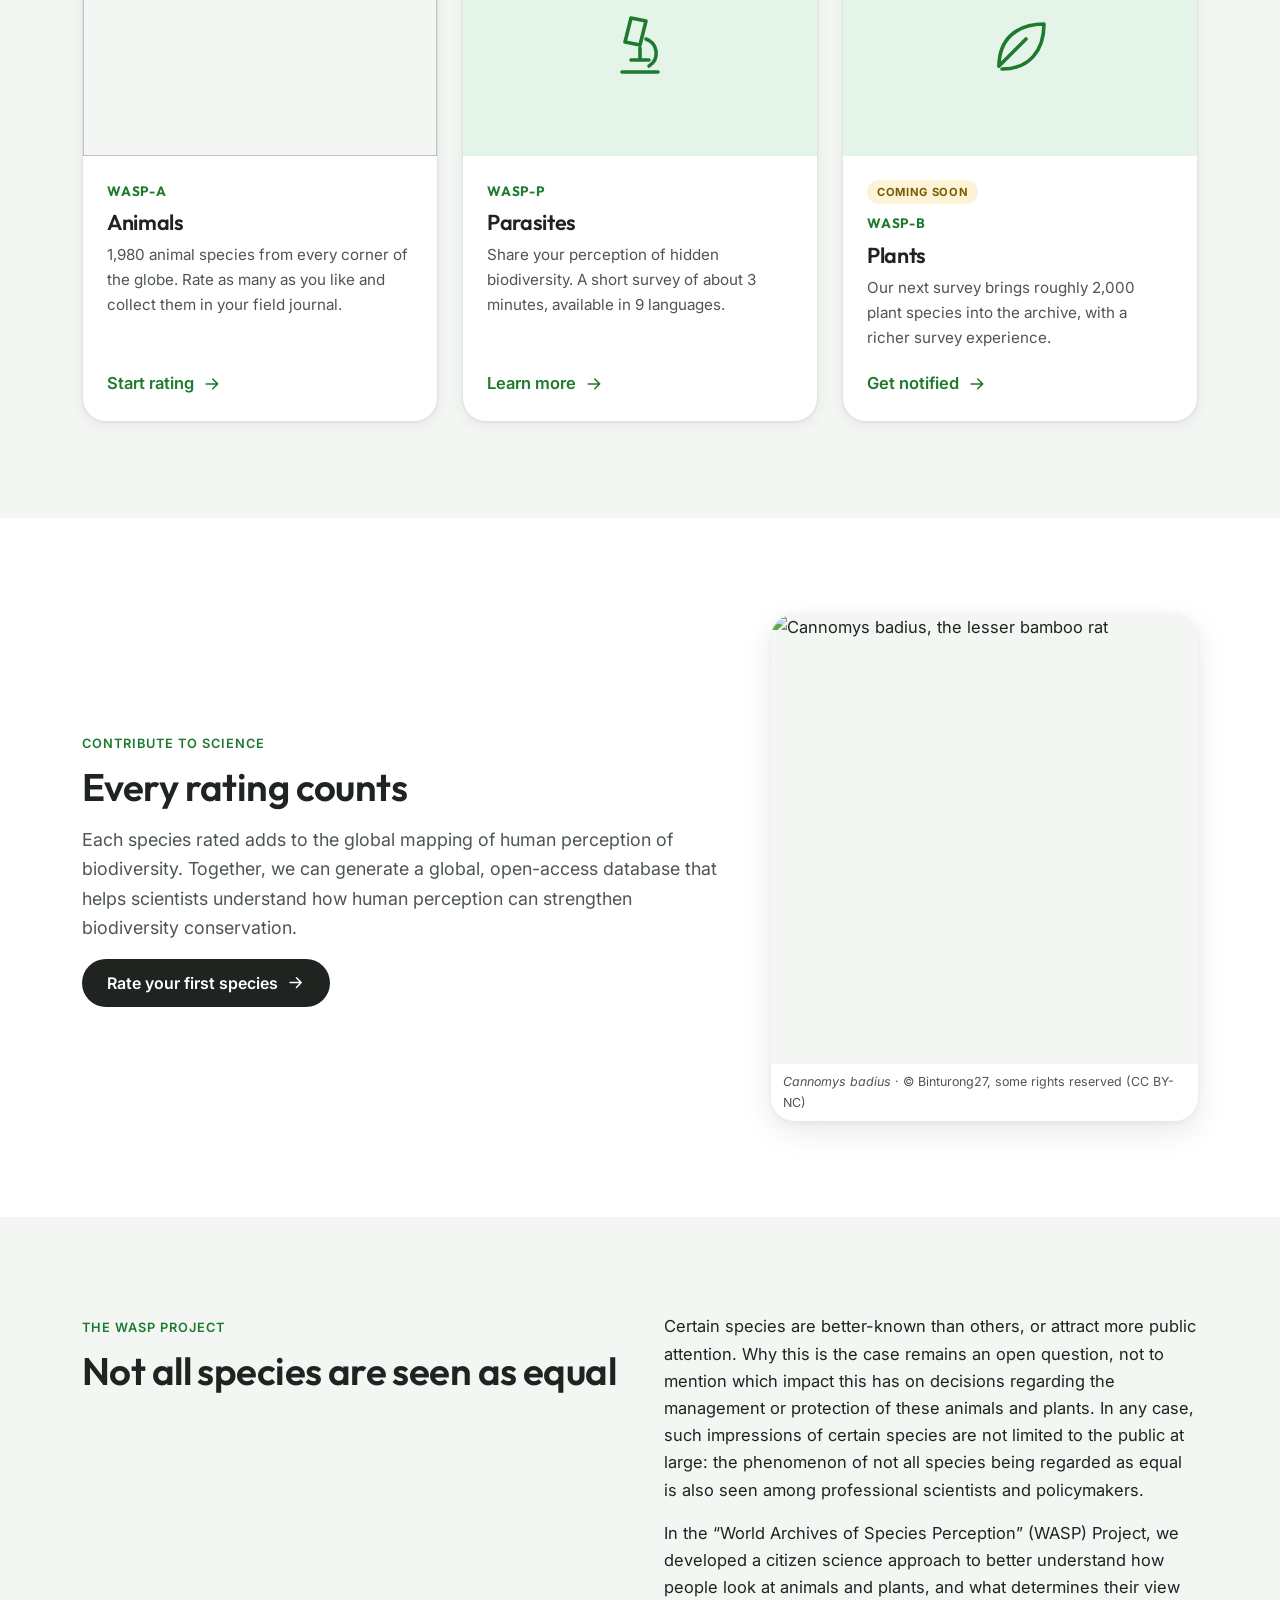
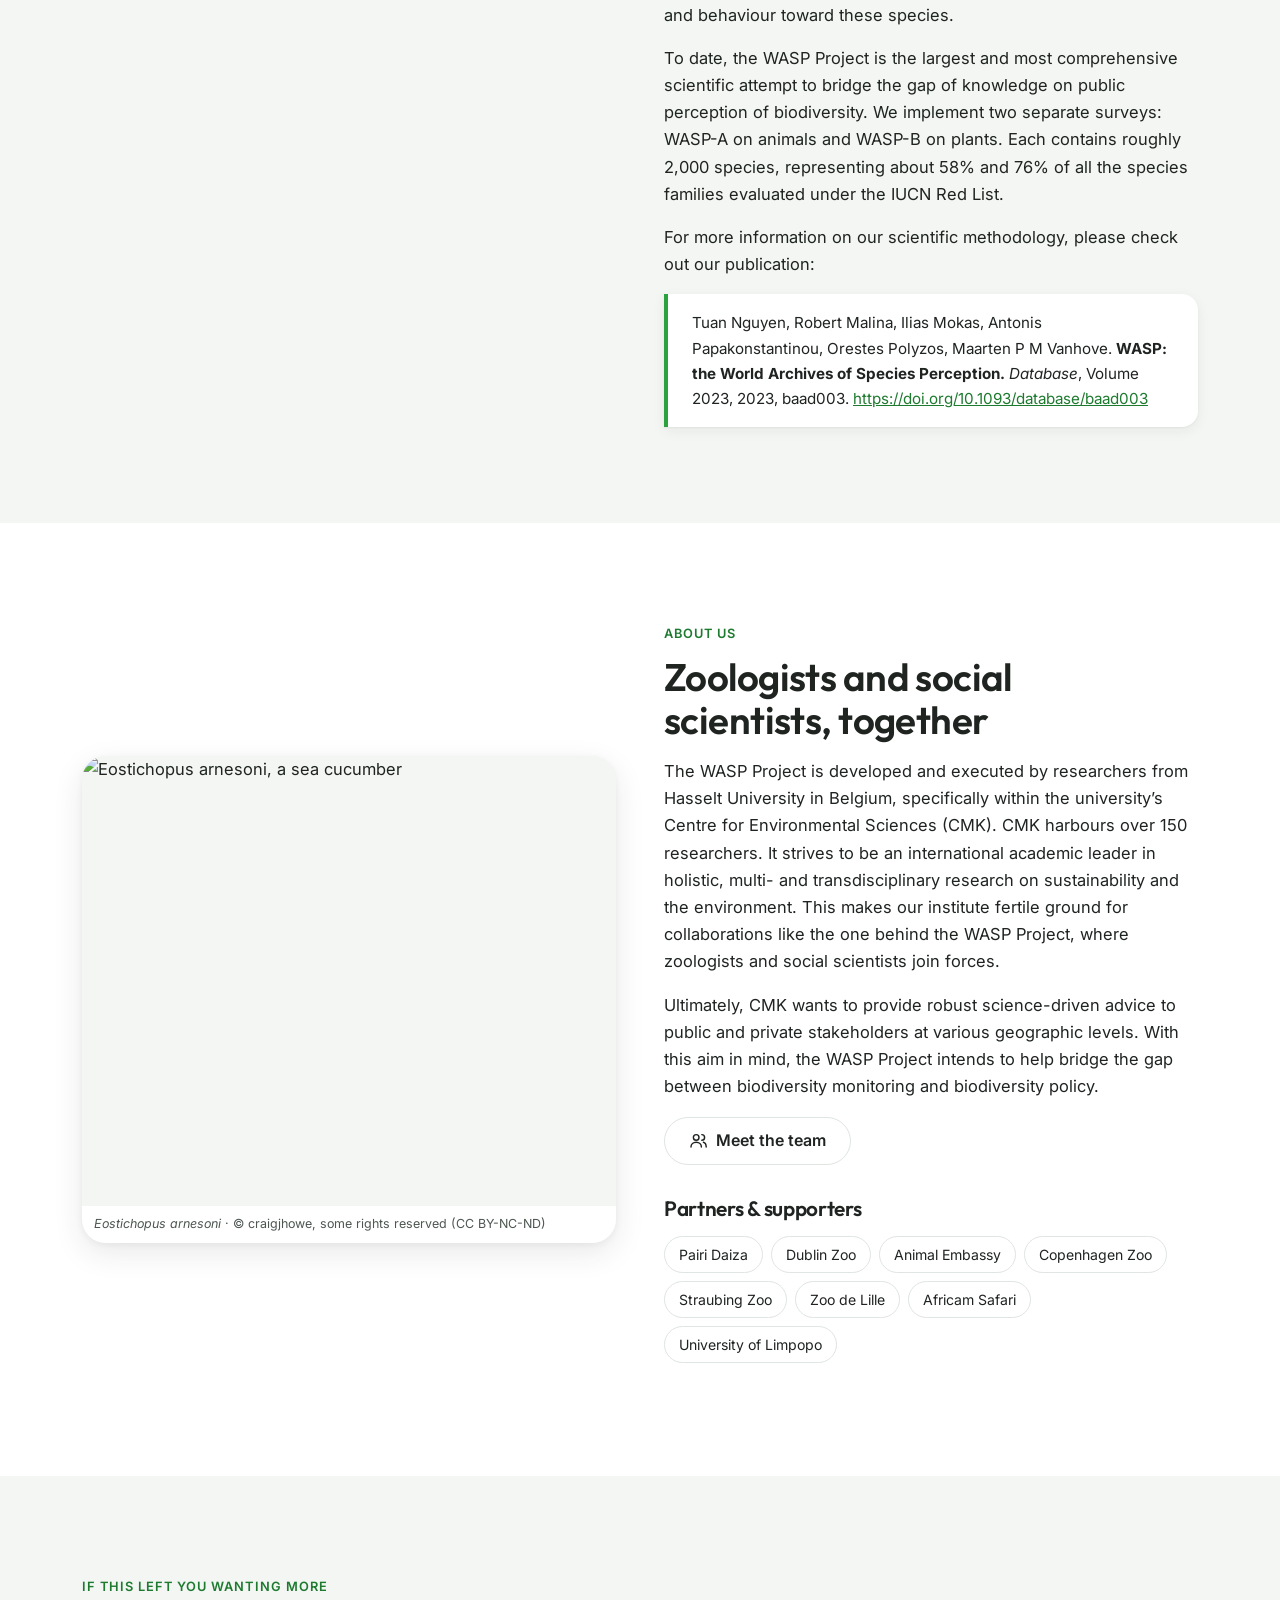
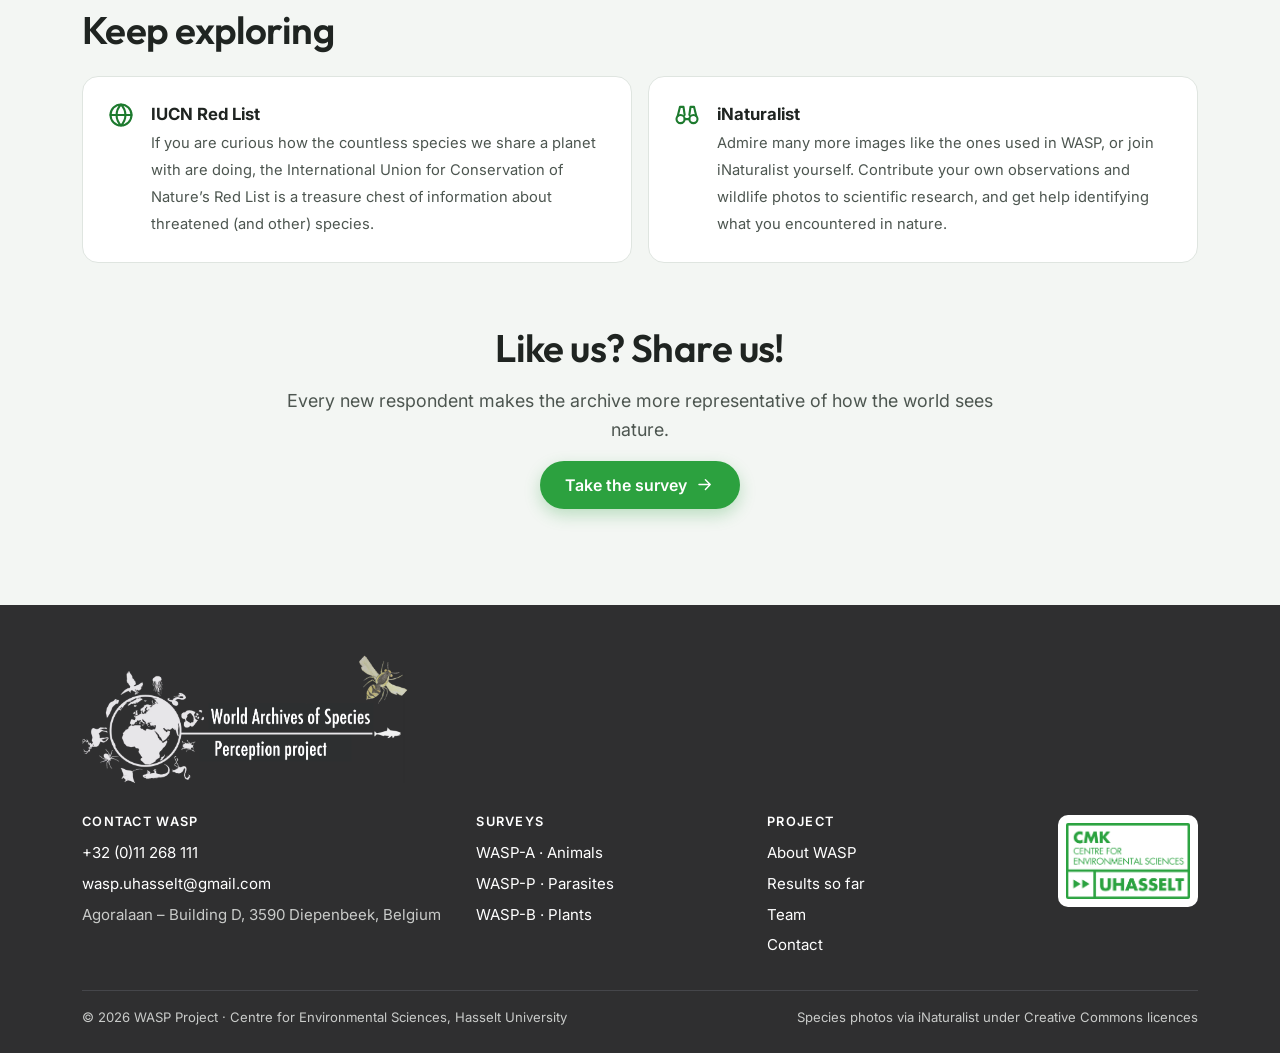
==== commit ecde4d16: "Redesign: readable logo, white/green palette, survey-only WASP-A with instant next species; journal " ====
--- a/index.html
+++ b/index.html
@@ -7,7 +7,7 @@
   <meta name="description" content="WASP is a citizen science project from Hasselt University on how people perceive the species we share our planet with. Rate species and contribute to science.">
   <link rel="preconnect" href="https://fonts.googleapis.com">
   <link rel="preconnect" href="https://fonts.gstatic.com" crossorigin>
-  <link href="https://fonts.googleapis.com/css2?family=Barlow+Condensed:wght@500;600;700&family=Jost:wght@400;500;600&display=swap" rel="stylesheet">
+  <link href="https://fonts.googleapis.com/css2?family=Inter:wght@400;500;600&family=Outfit:wght@500;600;700&display=swap" rel="stylesheet">
   <link rel="stylesheet" href="assets/css/styles.css">
   <style>
     .media-icon { display: grid; place-items: center; height: 100%; background: radial-gradient(circle at 30% 20%, #4a4a4d, var(--charcoal) 70%); }
@@ -19,7 +19,7 @@
 
   <header class="site-header">
     <div class="container">
-      <a class="brand" href="index.html"><img src="assets/img/wasp-logo.png" alt="World Archives of Species Perception project — home" width="135" height="58"></a>
+      <a class="brand" href="index.html" aria-label="World Archives of Species Perception, home"><img src="assets/img/wasp-emblem-dark.png" alt="" width="46" height="45"><span class="brand-name" aria-hidden="true"><b>World Archives of</b><b>Species Perception</b></span></a>
       <button class="nav-toggle" aria-expanded="false" aria-controls="site-nav" aria-label="Menu"><svg class="icon" aria-hidden="true"><use href="#i-menu"/></svg></button>
       <nav class="site-nav" id="site-nav" aria-label="Main">
         <ul class="nav-list">
@@ -36,7 +36,7 @@
 
   <main id="main">
     <!-- Hero -->
-    <section class="hero dark">
+    <section class="hero tint">
       <div class="container grid-2">
         <div>
           <span class="eyebrow">Citizen science · Hasselt University</span>
@@ -77,7 +77,7 @@
     </section>
 
     <!-- Surveys -->
-    <section class="dark" id="surveys">
+    <section class="tint" id="surveys">
       <div class="container">
         <span class="eyebrow">The surveys</span>
         <h2>Choose your expedition</h2>
@@ -175,7 +175,7 @@
     </section>
 
     <!-- More -->
-    <section class="dark">
+    <section class="tint">
       <div class="container">
         <span class="eyebrow">If this left you wanting more</span>
         <h2>Keep exploring</h2>
@@ -200,6 +200,7 @@
 
   <footer class="site-footer">
     <div class="container">
+      <img class="footer-logo" src="assets/img/wasp-logo-band.png" alt="World Archives of Species Perception project" width="340" height="130" loading="lazy">
       <div class="cols">
         <div>
           <h2>Contact WASP</h2>
@@ -215,7 +216,7 @@
         </div>
         <div>
           <h2>Project</h2>
-          <ul><li><a href="index.html">About WASP</a></li><li><a href="team.html">Team</a></li><li><a href="contact.html">Contact</a></li></ul>
+          <ul><li><a href="index.html">About WASP</a></li><li><a href="results.html">Results so far</a></li><li><a href="team.html">Team</a></li><li><a href="contact.html">Contact</a></li></ul>
         </div>
         <img class="cmk" src="assets/img/cmk-logo.png" alt="CMK Centre for Environmental Sciences, UHasselt" width="150" height="93" loading="lazy">
       </div>
--- a/assets/css/styles.css
+++ b/assets/css/styles.css
@@ -1,290 +1,251 @@
 /* =========================================================
    WASP — World Archives of Species Perception
-   Design tokens taken from the WASP 2022 logo:
-   charcoal band #2F2F30, off-white artwork, wasp ochre/yellow.
-   CMK green is a supporting accent (success / partner).
+   Layout: airy white pages, photo-led, rounded cards; green = action.
+   Brand: CMK green (primary), WASP-logo charcoal (ink), wasp amber (rewards only).
    ========================================================= */
 :root {
-  /* brand */
-  --charcoal: #2f2f30;
-  --charcoal-2: #3b3b3d;
-  --charcoal-3: #4a4a4d;
-  --ink: #1d1d1e;
-  --paper: #f5f1e8;
-  --paper-2: #ebe4d4;
+  --bg: #ffffff;
   --surface: #ffffff;
-  --wasp: #e3b341;          /* wasp yellow — fills, on dark */
-  --wasp-soft: #f6e3ad;
-  --ochre: #8a6416;         /* wasp ochre — text on light (AA) */
-  --green: #2ca13f;         /* CMK green */
-  --green-ink: #1f7a2f;
-  --muted: #5d584f;         /* secondary text on paper (AA) */
-  --line: #d9d1bf;
-  --on-dark: #f3efe6;
-  --on-dark-muted: #c4beb1;
-
-  /* survey attributes (all >= 4.5:1 on white) */
-  --a-cute: #9a6200;
-  --a-dangerous: #c0392b;
-  --a-intelligent: #1f4e8c;
-  --a-beautiful: #b03278;
-  --a-endangered: #6b4f3a;
-  --a-important: #0f7470;
-
-  /* type */
-  --font-display: "Barlow Condensed", "Arial Narrow", sans-serif;
-  --font-body: "Jost", "Segoe UI", system-ui, sans-serif;
-
-  /* rhythm */
+  --surface-2: #f3f6f3;      /* soft green-grey section band */
+  --line: #dfe5e0;
+  --ink: #1f2421;            /* text */
+  --ink-2: #4d5650;          /* secondary text (AA on white) */
+  --charcoal: #2f2f30;       /* WASP logo band */
+  --green: #2ca13f;          /* CMK green: buttons, highlights */
+  --green-ink: #1d7a2e;      /* green for text & links (AA) */
+  --green-soft: #e5f4e8;
+  --amber: #f2b51d;          /* the wasp: rewards, streaks, titles */
+  --amber-soft: #fdf3d6;
+
+  /* legacy aliases used by a few inline styles */
+  --paper: var(--surface-2); --paper-2: var(--line); --muted: var(--ink-2);
+  --charcoal-2: var(--surface-2); --charcoal-3: var(--line); --on-dark: var(--ink); --on-dark-muted: var(--ink-2);
+  --wasp: var(--green); --wasp-soft: var(--green-soft); --ochre: var(--green-ink);
+  --a-dangerous: #c63b22;
+
+  --font-display: "Outfit", "Segoe UI", system-ui, sans-serif;
+  --font-body: "Inter", "Segoe UI", system-ui, sans-serif;
+
   --s1: 4px; --s2: 8px; --s3: 12px; --s4: 16px; --s5: 24px; --s6: 32px; --s7: 48px; --s8: 64px; --s9: 96px;
-  --radius: 14px;
-  --radius-lg: 22px;
-  --shadow-1: 0 1px 2px rgba(29,29,30,.06), 0 2px 8px rgba(29,29,30,.06);
-  --shadow-2: 0 6px 24px rgba(29,29,30,.12), 0 2px 6px rgba(29,29,30,.08);
-  --shadow-3: 0 24px 60px rgba(0,0,0,.28);
+  --radius: 16px; --radius-lg: 24px;
+  --shadow-1: 0 1px 2px rgba(31,36,33,.05), 0 4px 14px rgba(31,36,33,.06);
+  --shadow-2: 0 10px 30px rgba(31,36,33,.10), 0 2px 6px rgba(31,36,33,.05);
+  --shadow-3: 0 22px 50px rgba(31,36,33,.16);
   --ease-out: cubic-bezier(.2,.8,.2,1);
-  --dur-1: 140ms; --dur-2: 240ms; --dur-3: 420ms;
-  --max: 1200px;
-  --z-header: 40; --z-toast: 90; --z-modal: 100;
+  --dur-1: 140ms; --dur-2: 240ms; --dur-3: 380ms;
+  --max: 1180px;
+  --z-header: 40; --z-toast: 90;
 }
 
 *,*::before,*::after { box-sizing: border-box; }
 html { -webkit-text-size-adjust: 100%; scroll-behavior: smooth; }
-body {
-  margin: 0;
-  background: var(--paper);
-  color: var(--ink);
-  font-family: var(--font-body);
-  font-size: 17px;
-  line-height: 1.6;
-  text-rendering: optimizeLegibility;
-}
+body { margin: 0; background: var(--bg); color: var(--ink); font-family: var(--font-body); font-size: 16.5px; line-height: 1.65; }
 img { max-width: 100%; display: block; }
-[id] { scroll-margin-top: 96px; }
-a { color: inherit; }
+[id] { scroll-margin-top: 90px; }
+a { color: var(--green-ink); }
 button, input, select, textarea { font: inherit; color: inherit; }
-:focus-visible { outline: 3px solid var(--wasp); outline-offset: 3px; border-radius: 6px; }
-.on-light :focus-visible, main :focus-visible { outline-color: var(--ink); }
+:focus-visible { outline: 3px solid var(--green); outline-offset: 3px; border-radius: 8px; }
 .sr-only { position: absolute !important; width: 1px; height: 1px; padding: 0; margin: -1px; overflow: hidden; clip: rect(0,0,0,0); white-space: nowrap; border: 0; }
-.skip-link { position: absolute; left: var(--s4); top: -60px; z-index: 200; background: var(--wasp); color: var(--ink); padding: var(--s2) var(--s4); border-radius: 8px; font-weight: 600; text-decoration: none; }
+.skip-link { position: absolute; left: var(--s4); top: -60px; z-index: 200; background: var(--green); color: #fff; padding: var(--s2) var(--s4); border-radius: 8px; font-weight: 600; text-decoration: none; }
 .skip-link:focus { top: var(--s4); }
-.icon { width: 1.25em; height: 1.25em; flex: none; stroke: currentColor; fill: none; stroke-width: 1.8; stroke-linecap: round; stroke-linejoin: round; }
+.icon { width: 1.2em; height: 1.2em; flex: none; stroke: currentColor; fill: none; stroke-width: 1.8; stroke-linecap: round; stroke-linejoin: round; }
+.mono { font-variant-numeric: tabular-nums; }
 
 .container { width: 100%; max-width: var(--max); margin-inline: auto; padding-inline: var(--s4); }
 @media (min-width: 768px) { .container { padding-inline: var(--s6); } }
 
 /* ---------- type ---------- */
-h1, h2, h3, h4 { font-family: var(--font-display); font-weight: 600; line-height: 1.05; letter-spacing: .005em; margin: 0 0 var(--s4); text-wrap: balance; }
-h1 { font-size: clamp(2.6rem, 6vw, 4.6rem); text-transform: uppercase; }
-h2 { font-size: clamp(2rem, 4vw, 3rem); text-transform: uppercase; }
-h3 { font-size: 1.6rem; }
+h1, h2, h3, h4 { font-family: var(--font-display); font-weight: 600; line-height: 1.12; letter-spacing: -.015em; margin: 0 0 var(--s4); text-wrap: balance; color: var(--ink); }
+h1 { font-size: clamp(2.3rem, 5vw, 3.6rem); font-weight: 700; letter-spacing: -.025em; }
+h2 { font-size: clamp(1.7rem, 3.2vw, 2.4rem); }
+h3 { font-size: 1.3rem; }
 p { margin: 0 0 var(--s4); max-width: 68ch; }
-.eyebrow { font-family: var(--font-display); text-transform: uppercase; letter-spacing: .16em; font-size: .95rem; font-weight: 600; color: var(--ochre); margin-bottom: var(--s3); display: inline-flex; align-items: center; gap: var(--s2); }
-.eyebrow::before { content: ""; width: 28px; height: 2px; background: currentColor; }
-.lead { font-size: 1.2rem; color: var(--muted); }
-.mono { font-variant-numeric: tabular-nums; }
+.eyebrow { display: inline-block; font-size: .8rem; font-weight: 600; letter-spacing: .08em; text-transform: uppercase; color: var(--green-ink); margin-bottom: var(--s3); }
+.lead { font-size: 1.12rem; color: var(--ink-2); }
 
 /* ---------- buttons ---------- */
-.btn {
-  display: inline-flex; align-items: center; justify-content: center; gap: var(--s2);
-  min-height: 48px; padding: 0 var(--s5);
-  border-radius: 999px; border: 2px solid transparent;
-  font-weight: 600; font-size: 1rem; text-decoration: none; cursor: pointer;
-  transition: transform var(--dur-1) var(--ease-out), background-color var(--dur-2), box-shadow var(--dur-2), opacity var(--dur-2);
-  touch-action: manipulation;
-}
+.btn { display: inline-flex; align-items: center; justify-content: center; gap: var(--s2); min-height: 48px; padding: 0 var(--s5); border-radius: 999px; border: 1.5px solid transparent; font-weight: 600; font-size: 1rem; text-decoration: none; cursor: pointer; transition: transform var(--dur-1) var(--ease-out), background-color var(--dur-2), box-shadow var(--dur-2), opacity var(--dur-2); touch-action: manipulation; }
 .btn:active { transform: scale(.97); }
-.btn-primary { background: var(--wasp); color: var(--ink); box-shadow: 0 4px 0 #b8862b; }
-.btn-primary:hover { background: #ecc35a; }
-.btn-primary:active { box-shadow: 0 1px 0 #b8862b; transform: translateY(3px); }
-.btn-dark { background: var(--charcoal); color: var(--on-dark); }
-.btn-dark:hover { background: var(--charcoal-2); }
-.btn-ghost { border-color: currentColor; background: transparent; }
-.btn-ghost:hover { background: rgba(255,255,255,.08); }
-.on-paper .btn-ghost:hover, main .btn-ghost:hover { background: rgba(0,0,0,.05); }
-.btn[disabled], .btn[aria-disabled="true"] { opacity: .45; cursor: not-allowed; box-shadow: none; transform: none; }
+.btn-primary { background: var(--green); color: #fff; box-shadow: 0 6px 16px rgba(44,161,63,.28); }
+.btn-primary:hover { background: #26903a; }
+.btn-dark { background: var(--ink); color: #fff; }
+.btn-dark:hover { background: #333a36; }
+.btn-ghost { border-color: var(--line); background: var(--surface); color: var(--ink); }
+.btn-ghost:hover { border-color: var(--ink-2); }
+.btn[disabled] { opacity: .45; cursor: not-allowed; box-shadow: none; transform: none; }
 
 /* ---------- header ---------- */
-.site-header { position: sticky; top: 0; z-index: var(--z-header); background: var(--charcoal); color: var(--on-dark); border-bottom: 1px solid #000; }
-.site-header .container { display: flex; align-items: center; justify-content: space-between; gap: var(--s4); min-height: 76px; }
-.brand { display: flex; align-items: center; text-decoration: none; }
-.brand img { height: 70px; margin-block: -6px 0; width: auto; aspect-ratio: 2158 / 924; object-fit: contain; }
-.nav-list { display: flex; gap: var(--s1); list-style: none; margin: 0; padding: 0; }
-.nav-list a {
-  display: flex; align-items: center; min-height: 44px; padding: 0 var(--s4);
-  font-family: var(--font-display); font-size: 1.15rem; letter-spacing: .06em; text-transform: uppercase; text-decoration: none;
-  color: var(--on-dark-muted); border-radius: 999px; position: relative; transition: color var(--dur-2), background-color var(--dur-2);
-}
-.nav-list a:hover { color: var(--on-dark); background: var(--charcoal-2); }
-.nav-list a[aria-current="page"] { color: var(--ink); background: var(--wasp); }
-.nav-list .tag { font-family: var(--font-body); font-size: .62rem; letter-spacing: .04em; margin-left: 6px; padding: 1px 6px; border-radius: 999px; background: var(--green); color: #fff; text-transform: uppercase; }
-.nav-toggle { display: none; background: none; border: 0; color: var(--on-dark); width: 48px; height: 48px; border-radius: 12px; cursor: pointer; }
-.nav-toggle:hover { background: var(--charcoal-2); }
-@media (max-width: 960px) {
+.site-header { position: sticky; top: 0; z-index: var(--z-header); background: rgba(255,255,255,.94); backdrop-filter: saturate(1.4) blur(10px); border-bottom: 1px solid var(--line); }
+.site-header .container { display: flex; align-items: center; justify-content: space-between; gap: var(--s4); min-height: 72px; }
+.brand { display: flex; align-items: center; gap: var(--s3); text-decoration: none; color: var(--ink); }
+.brand img { width: 46px; height: 45px; }
+.brand-name { display: grid; font-family: var(--font-display); font-weight: 600; font-size: 1rem; line-height: 1.15; letter-spacing: -.005em; }
+.brand-name b { font-weight: 600; }
+.brand-name b + b { color: var(--green-ink); }
+.nav-list { display: flex; gap: 2px; list-style: none; margin: 0; padding: 0; }
+.nav-list a { display: flex; align-items: center; min-height: 42px; padding: 0 14px; border-radius: 999px; font-weight: 500; font-size: .95rem; text-decoration: none; color: var(--ink-2); transition: color var(--dur-2), background-color var(--dur-2); }
+.nav-list a:hover { color: var(--ink); background: var(--surface-2); }
+.nav-list a[aria-current="page"] { color: var(--green-ink); background: var(--green-soft); font-weight: 600; }
+.nav-list .tag { font-size: .62rem; font-weight: 700; letter-spacing: .04em; margin-left: 6px; padding: 2px 6px; border-radius: 999px; background: var(--amber-soft); color: #7a5a00; text-transform: uppercase; }
+.nav-toggle { display: none; background: none; border: 0; color: var(--ink); width: 48px; height: 48px; border-radius: 12px; cursor: pointer; }
+.nav-toggle:hover { background: var(--surface-2); }
+@media (max-width: 1000px) {
   .nav-toggle { display: inline-flex; align-items: center; justify-content: center; }
-  .brand img { height: 48px; }
-  .site-nav { position: absolute; inset: 100% 0 auto 0; background: var(--charcoal); border-bottom: 1px solid #000; padding: var(--s3) var(--s4) var(--s5); display: none; }
+  .site-nav { position: absolute; inset: 100% 0 auto 0; background: var(--surface); border-bottom: 1px solid var(--line); padding: var(--s3) var(--s4) var(--s5); display: none; box-shadow: var(--shadow-2); }
   .site-nav.open { display: block; }
   .nav-list { flex-direction: column; }
-  .nav-list a { font-size: 1.3rem; }
-}
+  .nav-list a { font-size: 1.05rem; min-height: 48px; }
+}
+@media (max-width: 380px) { .brand-name { font-size: .9rem; } }
 
 /* ---------- sections ---------- */
 section { padding-block: var(--s8); }
 @media (min-width: 768px) { section { padding-block: var(--s9); } }
-.dark { background: var(--charcoal); color: var(--on-dark); }
-.dark .eyebrow { color: var(--wasp); }
-.dark .lead, .dark p { color: var(--on-dark-muted); }
-.dark h1, .dark h2, .dark h3 { color: var(--on-dark); }
-.paper-2 { background: var(--paper-2); }
+.tint, .paper-2 { background: var(--surface-2); }
 .grid-2 { display: grid; gap: var(--s7); align-items: center; }
+.grid-2 > * { min-width: 0; }
 @media (min-width: 900px) { .grid-2 { grid-template-columns: 1fr 1fr; } .grid-2.wide-left { grid-template-columns: 1.2fr .8fr; } }
 
 /* ---------- hero ---------- */
-.hero { position: relative; overflow: hidden; padding-block: var(--s8) var(--s9); }
-.hero::after { content: ""; position: absolute; inset: auto 0 0 0; height: 1px; background: linear-gradient(90deg, transparent, rgba(227,179,65,.5), transparent); }
+.hero { position: relative; overflow: hidden; padding-block: var(--s7) var(--s8); background: linear-gradient(180deg, var(--surface-2), var(--bg)); }
 .hero h1 { margin-bottom: var(--s5); }
-.hero h1 .accent { color: var(--wasp); display: block; }
+.hero h1 .accent { color: var(--green-ink); display: block; }
 .hero .actions { display: flex; flex-wrap: wrap; gap: var(--s3); margin-top: var(--s6); }
-.hero-meta { display: flex; flex-wrap: wrap; gap: var(--s6); margin-top: var(--s7); padding-top: var(--s5); border-top: 1px solid var(--charcoal-3); }
-.stat b { display: block; font-family: var(--font-display); font-size: 2.4rem; line-height: 1; color: var(--wasp); font-weight: 600; font-variant-numeric: tabular-nums; }
-.stat span { font-size: .9rem; color: var(--on-dark-muted); }
-
-/* specimen collage */
-.collage { position: relative; height: 520px; }
-.specimen {
-  position: absolute; width: 230px; background: var(--paper); color: var(--ink); border-radius: 12px; padding: 10px 10px 12px; box-shadow: var(--shadow-3);
-  transition: transform var(--dur-3) var(--ease-out);
-}
-.specimen img { width: 100%; aspect-ratio: 1; object-fit: cover; border-radius: 8px; background: var(--paper-2); }
-.specimen .lbl { display: flex; justify-content: space-between; align-items: baseline; gap: var(--s2); margin-top: 8px; font-size: .78rem; }
-.specimen .lbl i { font-weight: 500; font-size: .86rem; overflow-wrap: anywhere; }
-.specimen .lbl span { color: var(--muted); font-variant-numeric: tabular-nums; white-space: nowrap; }
+.hero-meta { display: flex; flex-wrap: wrap; gap: var(--s6); margin-top: var(--s7); }
+.stat b { display: block; font-family: var(--font-display); font-size: 2.1rem; line-height: 1; color: var(--ink); font-weight: 700; font-variant-numeric: tabular-nums; }
+.stat span { font-size: .88rem; color: var(--ink-2); }
+
+.collage { position: relative; height: 500px; }
+.specimen { position: absolute; width: 220px; background: var(--surface); border-radius: 20px; padding: 8px 8px 10px; box-shadow: var(--shadow-2); margin: 0; transition: transform var(--dur-3) var(--ease-out); }
+.specimen img { width: 100%; aspect-ratio: 1; object-fit: cover; border-radius: 14px; background: var(--surface-2); }
+.specimen .lbl { display: flex; justify-content: space-between; align-items: baseline; gap: var(--s2); margin: 8px 4px 0; font-size: .76rem; }
+.specimen .lbl i { font-weight: 500; font-size: .84rem; overflow-wrap: anywhere; }
+.specimen .lbl span { color: var(--ink-2); white-space: nowrap; }
 .specimen:hover { transform: rotate(0) scale(1.03) !important; z-index: 5; }
-.specimen.s1 { left: 4%; top: 30px; transform: rotate(-7deg); }
-.specimen.s2 { left: 36%; top: 0; transform: rotate(4deg); z-index: 2; }
-.specimen.s3 { left: 62%; top: 120px; transform: rotate(-3deg); }
-.specimen.s4 { left: 14%; top: 270px; transform: rotate(5deg); z-index: 3; }
-.specimen.s5 { left: 46%; top: 280px; transform: rotate(-5deg); z-index: 1; }
-.rating-chip { position: absolute; z-index: 6; left: 54%; top: 236px; background: var(--charcoal); color: var(--on-dark); border: 1px solid var(--charcoal-3); border-radius: 999px; padding: 8px 14px; display: flex; gap: 8px; align-items: center; font-size: .85rem; white-space: nowrap; box-shadow: var(--shadow-3); }
+.specimen.s1 { left: 2%; top: 40px; transform: rotate(-5deg); }
+.specimen.s2 { left: 35%; top: 0; transform: rotate(3deg); z-index: 2; }
+.specimen.s3 { left: 64%; top: 110px; transform: rotate(-2deg); }
+.specimen.s4 { left: 12%; top: 270px; transform: rotate(4deg); z-index: 3; }
+.specimen.s5 { left: 46%; top: 270px; transform: rotate(-4deg); z-index: 1; }
+.rating-chip { position: absolute; z-index: 6; left: 50%; top: 232px; background: var(--surface); color: var(--ink); border-radius: 999px; padding: 8px 14px; display: flex; gap: 8px; align-items: center; font-size: .84rem; font-weight: 500; white-space: nowrap; box-shadow: var(--shadow-2); }
 .rating-chip .bars { display: inline-flex; gap: 3px; align-items: flex-end; height: 16px; }
-.rating-chip .bars i { width: 4px; background: var(--wasp); border-radius: 2px; }
+.rating-chip .bars i { width: 4px; background: #1f497d; border-radius: 2px; }
 @media (max-width: 899px) {
-  .collage { height: 360px; max-width: 460px; margin-inline: auto; }
-  .specimen { width: 160px; }
+  .collage { height: 340px; max-width: 440px; margin-inline: auto; width: 100%; }
+  .specimen { width: 150px; }
   .specimen.s3, .specimen.s5 { display: none; }
-  .specimen.s1 { left: 0; top: 20px; } .specimen.s2 { left: 34%; top: 0; } .specimen.s4 { left: 58%; top: 150px; }
-  .rating-chip { left: 6%; top: 270px; }
+  .specimen.s1 { left: 0; top: 20px; } .specimen.s2 { left: 32%; top: 0; } .specimen.s4 { left: 56%; top: 140px; }
+  .rating-chip { left: 4%; top: 250px; }
 }
 
 /* ---------- cards ---------- */
-.card { background: var(--surface); border-radius: var(--radius-lg); box-shadow: var(--shadow-1); padding: var(--s6); }
-.steps { display: grid; gap: var(--s5); counter-reset: step; list-style: none; padding: 0; margin: var(--s6) 0 0; }
+.card { background: var(--surface); border-radius: var(--radius-lg); box-shadow: var(--shadow-1); padding: var(--s6); border: 1px solid var(--line); }
+.steps { display: grid; gap: var(--s4); counter-reset: step; list-style: none; padding: 0; margin: var(--s6) 0 0; }
 @media (min-width: 768px) { .steps { grid-template-columns: repeat(3, 1fr); } }
-.steps li { counter-increment: step; background: var(--surface); border-radius: var(--radius); padding: var(--s5); box-shadow: var(--shadow-1); position: relative; }
-.steps li::before { content: counter(step, decimal-leading-zero); font-family: var(--font-display); font-size: 2.6rem; font-weight: 600; color: var(--wasp); display: block; line-height: 1; margin-bottom: var(--s3); -webkit-text-stroke: 1px #b8862b; }
-.steps li p { margin: 0; }
+.steps li { counter-increment: step; background: var(--surface); border: 1px solid var(--line); border-radius: var(--radius); padding: var(--s5); position: relative; }
+.steps li::before { content: counter(step); display: grid; place-items: center; width: 36px; height: 36px; border-radius: 50%; background: var(--green-soft); color: var(--green-ink); font-family: var(--font-display); font-weight: 700; margin-bottom: var(--s3); }
+.steps li p { margin: 0; color: var(--ink-2); }
 
 .survey-cards { display: grid; gap: var(--s5); margin-top: var(--s6); }
 @media (min-width: 900px) { .survey-cards { grid-template-columns: repeat(3, 1fr); } }
-.survey-card { display: flex; flex-direction: column; background: var(--charcoal-2); color: var(--on-dark); border-radius: var(--radius-lg); overflow: hidden; text-decoration: none; border: 1px solid var(--charcoal-3); transition: transform var(--dur-2) var(--ease-out), border-color var(--dur-2); }
-.survey-card:hover { transform: translateY(-4px); border-color: var(--wasp); }
-.survey-card .media { aspect-ratio: 16 / 10; overflow: hidden; background: var(--charcoal-3); }
+.survey-card { display: flex; flex-direction: column; background: var(--surface); color: var(--ink); border-radius: var(--radius-lg); overflow: hidden; text-decoration: none; border: 1px solid var(--line); box-shadow: var(--shadow-1); transition: transform var(--dur-2) var(--ease-out), box-shadow var(--dur-2); }
+.survey-card:hover { transform: translateY(-4px); box-shadow: var(--shadow-2); }
+.survey-card .media { aspect-ratio: 16 / 10; overflow: hidden; background: var(--surface-2); }
 .survey-card .media img { width: 100%; height: 100%; object-fit: cover; transition: transform var(--dur-3) var(--ease-out); }
-.survey-card:hover .media img { transform: scale(1.05); }
+.survey-card:hover .media img { transform: scale(1.04); }
 .survey-card .body { padding: var(--s5); display: flex; flex-direction: column; gap: var(--s2); flex: 1; }
-.survey-card .code { font-family: var(--font-display); font-size: 2.2rem; color: var(--wasp); line-height: 1; font-weight: 600; }
-.survey-card h3 { font-family: var(--font-body); font-size: 1.15rem; font-weight: 600; margin: 0; }
-.survey-card p { color: var(--on-dark-muted); font-size: .95rem; margin: 0; }
-.survey-card .go { margin-top: auto; padding-top: var(--s3); display: inline-flex; align-items: center; gap: var(--s2); font-weight: 600; color: var(--wasp); }
-.badge-soon { align-self: flex-start; font-size: .72rem; font-weight: 600; letter-spacing: .06em; text-transform: uppercase; padding: 3px 10px; border-radius: 999px; background: var(--green); color: #fff; }
-
-.figure { border-radius: var(--radius-lg); overflow: hidden; box-shadow: var(--shadow-2); background: var(--paper-2); }
+.survey-card .code { font-family: var(--font-display); font-size: .85rem; font-weight: 700; letter-spacing: .06em; color: var(--green-ink); }
+.survey-card h3 { margin: 0; font-size: 1.35rem; }
+.survey-card p { color: var(--ink-2); font-size: .95rem; margin: 0; }
+.survey-card .go { margin-top: auto; padding-top: var(--s3); display: inline-flex; align-items: center; gap: var(--s2); font-weight: 600; color: var(--green-ink); }
+.badge-soon { align-self: flex-start; font-size: .7rem; font-weight: 700; letter-spacing: .06em; text-transform: uppercase; padding: 3px 10px; border-radius: 999px; background: var(--amber-soft); color: #7a5a00; }
+.media-icon { display: grid; place-items: center; height: 100%; background: var(--green-soft) !important; }
+.media-icon .icon { width: 64px; height: 64px; color: var(--green-ink) !important; stroke-width: 1.3; }
+
+.figure { border-radius: var(--radius-lg); overflow: hidden; box-shadow: var(--shadow-2); background: var(--surface-2); margin: 0; }
 .figure img { width: 100%; aspect-ratio: 4/3; object-fit: cover; }
-.figure figcaption { font-size: .78rem; padding: var(--s2) var(--s3); color: var(--muted); background: var(--surface); }
-.dark .figure figcaption { background: var(--charcoal-2); color: var(--on-dark-muted); }
-
-.citation { border-left: 4px solid var(--wasp); background: var(--surface); padding: var(--s4) var(--s5); border-radius: 0 var(--radius) var(--radius) 0; font-size: .95rem; box-shadow: var(--shadow-1); }
-.citation a { color: var(--green-ink); overflow-wrap: anywhere; }
-
-.partners { display: flex; flex-wrap: wrap; gap: var(--s2); margin-top: var(--s5); padding: 0; list-style: none; }
-.partners li { border: 1px solid var(--line); background: var(--surface); padding: 6px 14px; border-radius: 999px; font-size: .9rem; }
+.figure figcaption { font-size: .78rem; padding: var(--s2) var(--s3); color: var(--ink-2); background: var(--surface); }
+
+.citation { border-left: 4px solid var(--green); background: var(--surface); padding: var(--s4) var(--s5); border-radius: 0 var(--radius) var(--radius) 0; font-size: .95rem; box-shadow: var(--shadow-1); }
+.citation a { overflow-wrap: anywhere; }
+.partners { display: flex; flex-wrap: wrap; gap: var(--s2); margin-top: var(--s4); padding: 0; list-style: none; }
+.partners li { border: 1px solid var(--line); background: var(--surface); padding: 6px 14px; border-radius: 999px; font-size: .88rem; }
 
 .link-cards { display: grid; gap: var(--s4); margin-top: var(--s5); }
 @media (min-width: 768px) { .link-cards { grid-template-columns: 1fr 1fr; } }
-.link-card { display: flex; gap: var(--s4); align-items: flex-start; padding: var(--s5); border-radius: var(--radius); background: var(--charcoal-2); border: 1px solid var(--charcoal-3); text-decoration: none; color: var(--on-dark); transition: border-color var(--dur-2); }
-.link-card:hover { border-color: var(--wasp); }
-.link-card .icon { width: 28px; height: 28px; color: var(--wasp); }
+.link-card { display: flex; gap: var(--s4); align-items: flex-start; padding: var(--s5); border-radius: var(--radius); background: var(--surface); border: 1px solid var(--line); text-decoration: none; color: var(--ink); transition: box-shadow var(--dur-2), transform var(--dur-2); }
+.link-card:hover { box-shadow: var(--shadow-2); transform: translateY(-2px); }
+.link-card .icon { width: 28px; height: 28px; color: var(--green-ink); }
 .link-card strong { display: block; font-size: 1.05rem; }
-.link-card span { color: var(--on-dark-muted); font-size: .92rem; }
-
+.link-card span { color: var(--ink-2); font-size: .92rem; }
 .cta-band { text-align: center; }
 .cta-band p { margin-inline: auto; }
 
-/* ---------- page header ---------- */
 .page-head { padding-block: var(--s8) var(--s7); }
-.page-head p { font-size: 1.15rem; }
+.page-head p { font-size: 1.12rem; }
 
 /* ---------- team ---------- */
 .team-grid { display: grid; gap: var(--s5); }
 @media (min-width: 900px) { .team-grid { grid-template-columns: 1fr 1fr; } }
-.person { display: grid; grid-template-columns: 84px 1fr; gap: var(--s5); align-items: start; }
-.avatar { width: 84px; height: 84px; border-radius: 50%; background: var(--charcoal); color: var(--wasp); display: grid; place-items: center; font-family: var(--font-display); font-size: 2rem; font-weight: 600; border: 3px solid var(--wasp); }
+.person { display: grid; grid-template-columns: 72px 1fr; gap: var(--s5); align-items: start; }
+.person > div { min-width: 0; }
+.avatar { width: 72px; height: 72px; border-radius: 50%; background: var(--green-soft); color: var(--green-ink); display: grid; place-items: center; font-family: var(--font-display); font-size: 1.5rem; font-weight: 700; }
 .person h3 { margin-bottom: 2px; }
-.person .role { color: var(--ochre); font-weight: 600; font-size: .95rem; margin-bottom: var(--s3); }
-.person p { font-size: .98rem; margin: 0; }
+.person .role { color: var(--green-ink); font-weight: 600; font-size: .92rem; margin-bottom: var(--s3); }
+.person p { font-size: .97rem; margin: 0; color: var(--ink-2); }
 
 /* ---------- contact ---------- */
 .contact-grid { display: grid; gap: var(--s6); }
+.contact-grid > * { min-width: 0; }
 @media (min-width: 900px) { .contact-grid { grid-template-columns: .8fr 1.2fr; } }
-.contact-list { list-style: none; padding: 0; margin: 0; display: grid; gap: var(--s4); }
+.contact-list { list-style: none; padding: 0; margin: 0; display: grid; gap: var(--s5); }
 .contact-list li { display: flex; gap: var(--s4); align-items: flex-start; }
-.contact-list .icon { width: 44px; height: 44px; padding: 11px; border-radius: 12px; background: var(--charcoal); color: var(--wasp); }
-.contact-list strong { display: block; font-family: var(--font-display); text-transform: uppercase; letter-spacing: .08em; }
-.contact-list a { color: var(--green-ink); }
+.contact-list .icon { width: 44px; height: 44px; padding: 11px; border-radius: 14px; background: var(--green-soft); color: var(--green-ink); }
+.contact-list strong { display: block; font-family: var(--font-display); }
 .field { display: grid; gap: 6px; margin-bottom: var(--s4); }
 .field label { font-weight: 600; font-size: .95rem; }
 .field label .req { color: var(--a-dangerous); }
 .field input, .field textarea { width: 100%; min-height: 48px; padding: 12px 14px; border: 1.5px solid var(--line); border-radius: 12px; background: var(--surface); font-size: 1rem; transition: border-color var(--dur-1); }
 .field textarea { min-height: 140px; resize: vertical; }
-.field input:focus, .field textarea:focus { border-color: var(--charcoal); outline: 3px solid var(--wasp-soft); outline-offset: 0; }
+.field input:focus, .field textarea:focus { border-color: var(--green); outline: 3px solid var(--green-soft); outline-offset: 0; }
 .field .err { color: var(--a-dangerous); font-size: .88rem; min-height: 1.2em; }
 .field [aria-invalid="true"] { border-color: var(--a-dangerous); }
-.form-note { font-size: .9rem; color: var(--muted); }
+.form-note { font-size: .9rem; color: var(--ink-2); }
 
 /* ---------- footer ---------- */
-.site-footer { background: var(--ink); color: var(--on-dark-muted); padding-block: var(--s7) var(--s5); font-size: .95rem; }
+.site-footer { background: var(--charcoal); color: #c9cbc9; padding-block: var(--s7) var(--s5); font-size: .94rem; }
+.footer-logo { width: min(340px, 100%); height: auto; margin-bottom: var(--s6); }
 .site-footer .cols { display: grid; gap: var(--s6); }
 @media (min-width: 768px) { .site-footer .cols { grid-template-columns: 1.4fr 1fr 1fr auto; align-items: start; } }
-.site-footer h2 { font-size: 1.1rem; letter-spacing: .12em; color: var(--on-dark); margin-bottom: var(--s3); }
+.site-footer h2 { font-size: .8rem; letter-spacing: .1em; text-transform: uppercase; color: #fff; margin-bottom: var(--s3); font-family: var(--font-body); font-weight: 600; }
 .site-footer ul { list-style: none; padding: 0; margin: 0; display: grid; gap: 6px; }
-.site-footer a { color: var(--on-dark); text-decoration: none; }
-.site-footer a:hover { color: var(--wasp); text-decoration: underline; }
-.site-footer .cmk { background: #fff; padding: 8px; border-radius: 8px; width: 150px; }
-.site-footer .legal { border-top: 1px solid var(--charcoal-2); margin-top: var(--s6); padding-top: var(--s4); font-size: .85rem; display: flex; flex-wrap: wrap; justify-content: space-between; gap: var(--s3); }
+.site-footer a { color: #fff; text-decoration: none; }
+.site-footer a:hover { text-decoration: underline; color: #b9e6c1; }
+.site-footer .cmk { background: #fff; padding: 8px; border-radius: 10px; width: 140px; height: auto; }
+.site-footer .legal { border-top: 1px solid #45464a; margin-top: var(--s6); padding-top: var(--s4); font-size: .82rem; display: flex; flex-wrap: wrap; justify-content: space-between; gap: var(--s3); }
 
 /* ---------- modal ---------- */
-dialog.modal { border: 0; padding: 0; border-radius: var(--radius-lg); max-width: min(620px, calc(100vw - 32px)); width: 100%; box-shadow: var(--shadow-3); background: var(--surface); color: var(--ink); }
-dialog.modal::backdrop { background: rgba(20,20,21,.62); backdrop-filter: blur(2px); }
+dialog.modal { border: 0; padding: 0; border-radius: var(--radius-lg); max-width: min(600px, calc(100vw - 32px)); width: 100%; box-shadow: var(--shadow-3); background: var(--surface); color: var(--ink); }
+dialog.modal::backdrop { background: rgba(31,36,33,.5); backdrop-filter: blur(3px); }
 dialog.modal[open] { animation: modal-in var(--dur-3) var(--ease-out); }
-@keyframes modal-in { from { opacity: 0; transform: translateY(16px) scale(.98); } }
+@keyframes modal-in { from { opacity: 0; transform: translateY(14px) scale(.98); } }
 .modal-head { display: flex; justify-content: space-between; align-items: center; gap: var(--s4); padding: var(--s5) var(--s5) 0; }
-.modal-head h2 { font-size: 1.9rem; margin: 0; }
+.modal-head h2 { font-size: 1.5rem; margin: 0; }
 .modal-body { padding: var(--s4) var(--s5); max-height: 60vh; overflow: auto; }
 .modal-body ul { padding-left: 1.2em; margin: 0; display: grid; gap: var(--s2); }
-.modal-foot { padding: var(--s4) var(--s5) var(--s5); display: flex; justify-content: flex-end; gap: var(--s3); flex-wrap: wrap; }
-.icon-btn { width: 44px; height: 44px; border-radius: 50%; border: 0; background: var(--paper); cursor: pointer; display: inline-grid; place-items: center; }
-.icon-btn:hover { background: var(--paper-2); }
+.modal-foot { padding: var(--s3) var(--s5) var(--s5); display: flex; justify-content: flex-end; gap: var(--s3); flex-wrap: wrap; }
+.icon-btn { width: 44px; height: 44px; border-radius: 50%; border: 0; background: var(--surface-2); cursor: pointer; display: inline-grid; place-items: center; }
+.icon-btn:hover { background: var(--line); }
 
 /* ---------- toast ---------- */
 .toasts { position: fixed; z-index: var(--z-toast); right: var(--s4); bottom: var(--s4); display: grid; gap: var(--s2); max-width: calc(100vw - 32px); }
-.toast { display: flex; gap: var(--s3); align-items: center; background: var(--charcoal); color: var(--on-dark); padding: var(--s3) var(--s4); border-radius: var(--radius); box-shadow: var(--shadow-3); border: 1px solid var(--charcoal-3); animation: toast-in var(--dur-3) var(--ease-out); }
-.toast .medal { width: 44px; height: 44px; border-radius: 50%; background: var(--wasp); color: var(--ink); display: grid; place-items: center; flex: none; }
+.toast { display: flex; gap: var(--s3); align-items: center; background: var(--surface); color: var(--ink); padding: var(--s3) var(--s4); border-radius: var(--radius); box-shadow: var(--shadow-3); border: 1px solid var(--line); animation: toast-in var(--dur-3) var(--ease-out); }
+.toast .medal { width: 42px; height: 42px; border-radius: 50%; background: var(--amber); color: var(--ink); display: grid; place-items: center; flex: none; }
 .toast strong { display: block; }
-.toast span { font-size: .88rem; color: var(--on-dark-muted); }
+.toast span { font-size: .86rem; color: var(--ink-2); }
 .toast.leaving { animation: toast-out var(--dur-2) ease-in forwards; }
-@keyframes toast-in { from { opacity: 0; transform: translateY(20px) scale(.96); } }
-@keyframes toast-out { to { opacity: 0; transform: translateY(10px); } }
+@keyframes toast-in { from { opacity: 0; transform: translateY(16px) scale(.97); } }
+@keyframes toast-out { to { opacity: 0; transform: translateY(8px); } }
 
 @media (prefers-reduced-motion: reduce) {
   *, *::before, *::after { animation-duration: .01ms !important; animation-iteration-count: 1 !important; transition-duration: .01ms !important; scroll-behavior: auto !important; }
